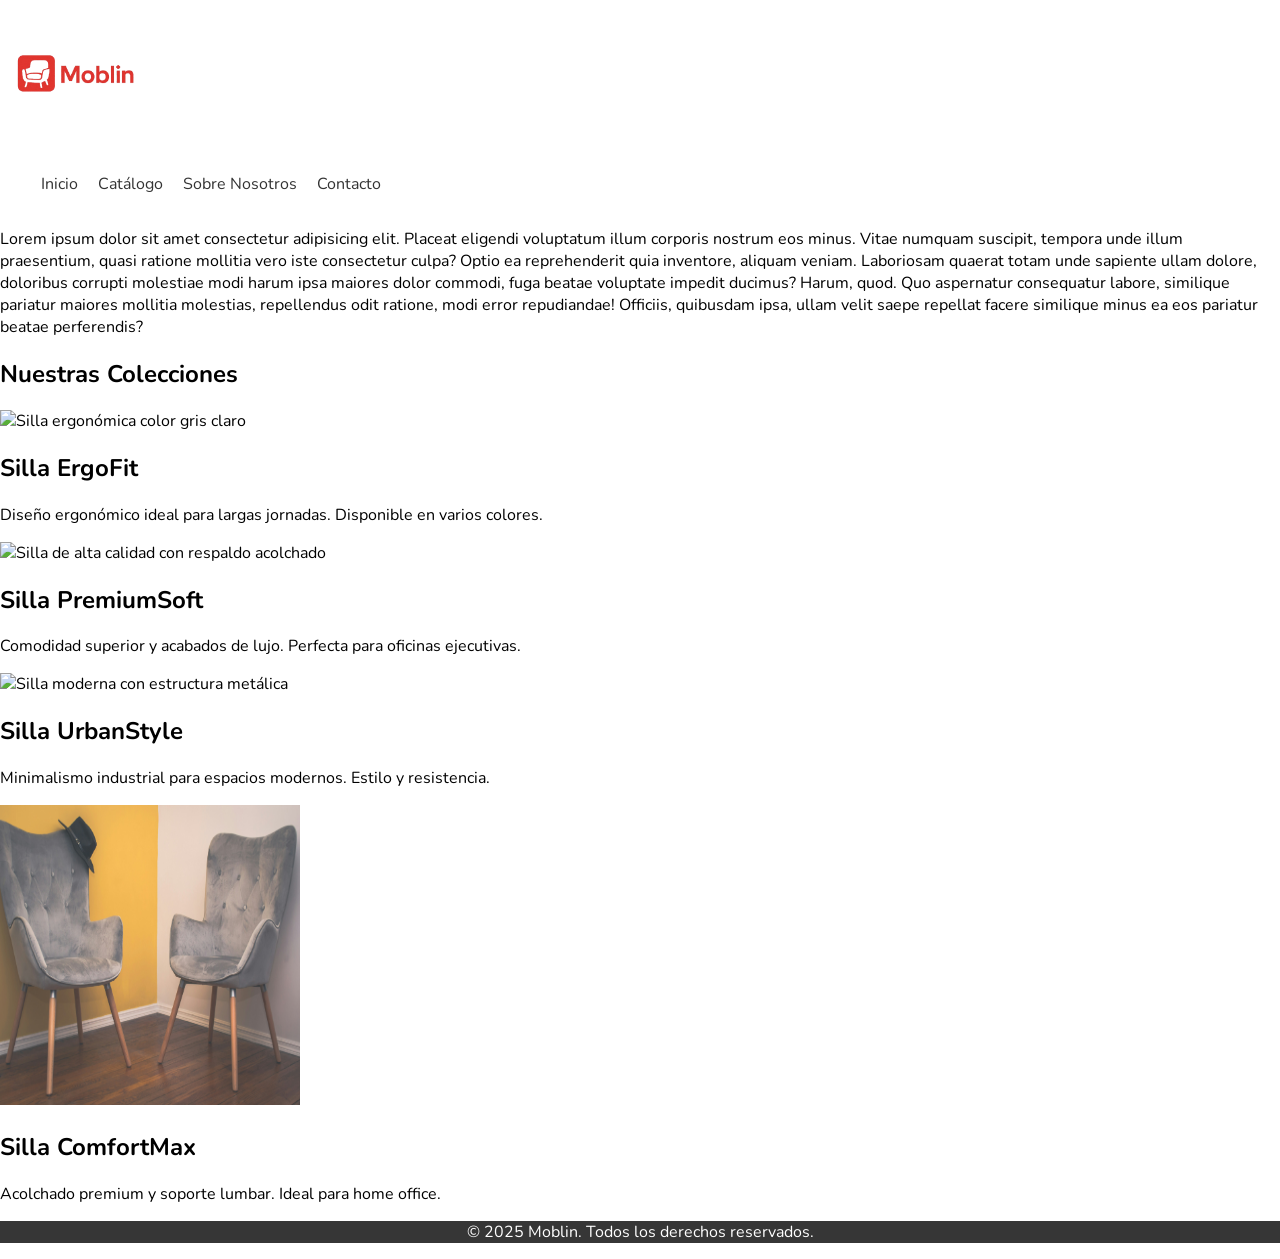
==== pages/catalogo.html @ 8f3e6bf2 "proyecto con bootstrap agregado" ====
<!DOCTYPE html>
<html lang="es">
<head>
  <meta charset="UTF-8" />
  <meta name="viewport" content="width=device-width, initial-scale=1.0" />
  <title>Moblin - Diseño que se siente</title>
  <link rel="stylesheet" href="../styles/styles.css" />
</head>
<body>
  <header>
    <nav>
       <img src="../assets/icon/logo.png" alt="Logo"></img>
      <ul>
        <li><a href="../index.html">Inicio</a></li>
        <li><a href="#">Catálogo</a></li>
        <li><a href="./sobreNosotros.html">Sobre Nosotros</a></li>
        <li><a href="./contacto.html">Contacto</a></li>
      </ul>
    </nav>
  </header>

  <main>
   
    <p>
            Lorem ipsum dolor sit amet consectetur adipisicing elit. Placeat eligendi voluptatum illum corporis nostrum eos minus. Vitae numquam suscipit, tempora unde illum praesentium, quasi ratione mollitia vero iste consectetur culpa?
            Optio ea reprehenderit quia inventore, aliquam veniam. Laboriosam quaerat totam unde sapiente ullam dolore, doloribus corrupti molestiae modi harum ipsa maiores dolor commodi, fuga beatae voluptate impedit ducimus? Harum, quod.
            Quo aspernatur consequatur labore, similique pariatur maiores mollitia molestias, repellendus odit ratione, modi error repudiandae! Officiis, quibusdam ipsa, ullam velit saepe repellat facere similique minus ea eos pariatur beatae perferendis?
    </p>

<section>
  <h1>Nuestras Colecciones</h1>
</section>

<section class="sillas">

  <article class="producto">
    <img src="../assets/img/silla1.jpg" alt="Silla ergonómica color gris claro" />
    <h2>Silla ErgoFit</h2>
    <p>Diseño ergonómico ideal para largas jornadas. Disponible en varios colores.</p>
  </article>

  <article class="producto">
    <img src="../assets/img/silla3.jpg" alt="Silla de alta calidad con respaldo acolchado" />
    <h2>Silla PremiumSoft</h2>
    <p>Comodidad superior y acabados de lujo. Perfecta para oficinas ejecutivas.</p>
  </article>

  <article class="producto">
    <img src="../assets/img/silla4.jpg" alt="Silla moderna con estructura metálica" />
    <h2>Silla UrbanStyle</h2>
    <p>Minimalismo industrial para espacios modernos. Estilo y resistencia.</p>
  </article>

  <article class="producto">
    <img src="../assets/img/silla5.jpg" alt="Silla acolchada de alta comodidad" />
    <h2>Silla ComfortMax</h2>
    <p>Acolchado premium y soporte lumbar. Ideal para home office.</p>
  </article>

</section>

  </main>

  <footer>
    <p>&copy; 2025 Moblin. Todos los derechos reservados.</p>
  </footer>
</body>
</html>
---- styles/styles.css ----
/* Fuente Nunito */

@import url('https://fonts.googleapis.com/css2?family=Nunito:ital,wght@0,200..1000;1,200..1000&display=swap');


/* Estilo general */
body {
  font-family: "Nunito", sans-serif;
  margin: 0;
  padding: 0;

}

/* Navegación */
nav {
  background-color: #ffffff;
  padding: 1px;
}

nav h1 {
  color: #d10000;
}

nav ul {
  list-style: none;

}

nav li {
  display: inline;
  margin-right: 1em;
}

nav a {
  text-decoration: none;
  color: #333;
}

nav img {
  width: 150px;
  height: 150px;
}

.producto img {
  width: 300px;
  height: 300px;
}

/* Sección producto */
.producto-destacado {
  display: block;
  background-color: #fff;

}

.producto-destacado img {
  width: 100%;
  max-width: 400px;
  height: auto;
}

.producto-destacado .oferta {
  color: red;
  font-weight: bold;
}



.boton {
  background-color: #d10000;
  color: white;
  text-decoration: none;

}

/* Aside */
.beneficios {
  background-color: #fff;

}



/* Footer */
footer {
  text-align: center;
  background: rgba(4, 4, 4, .8);
  color: #fff;
}
p{

}
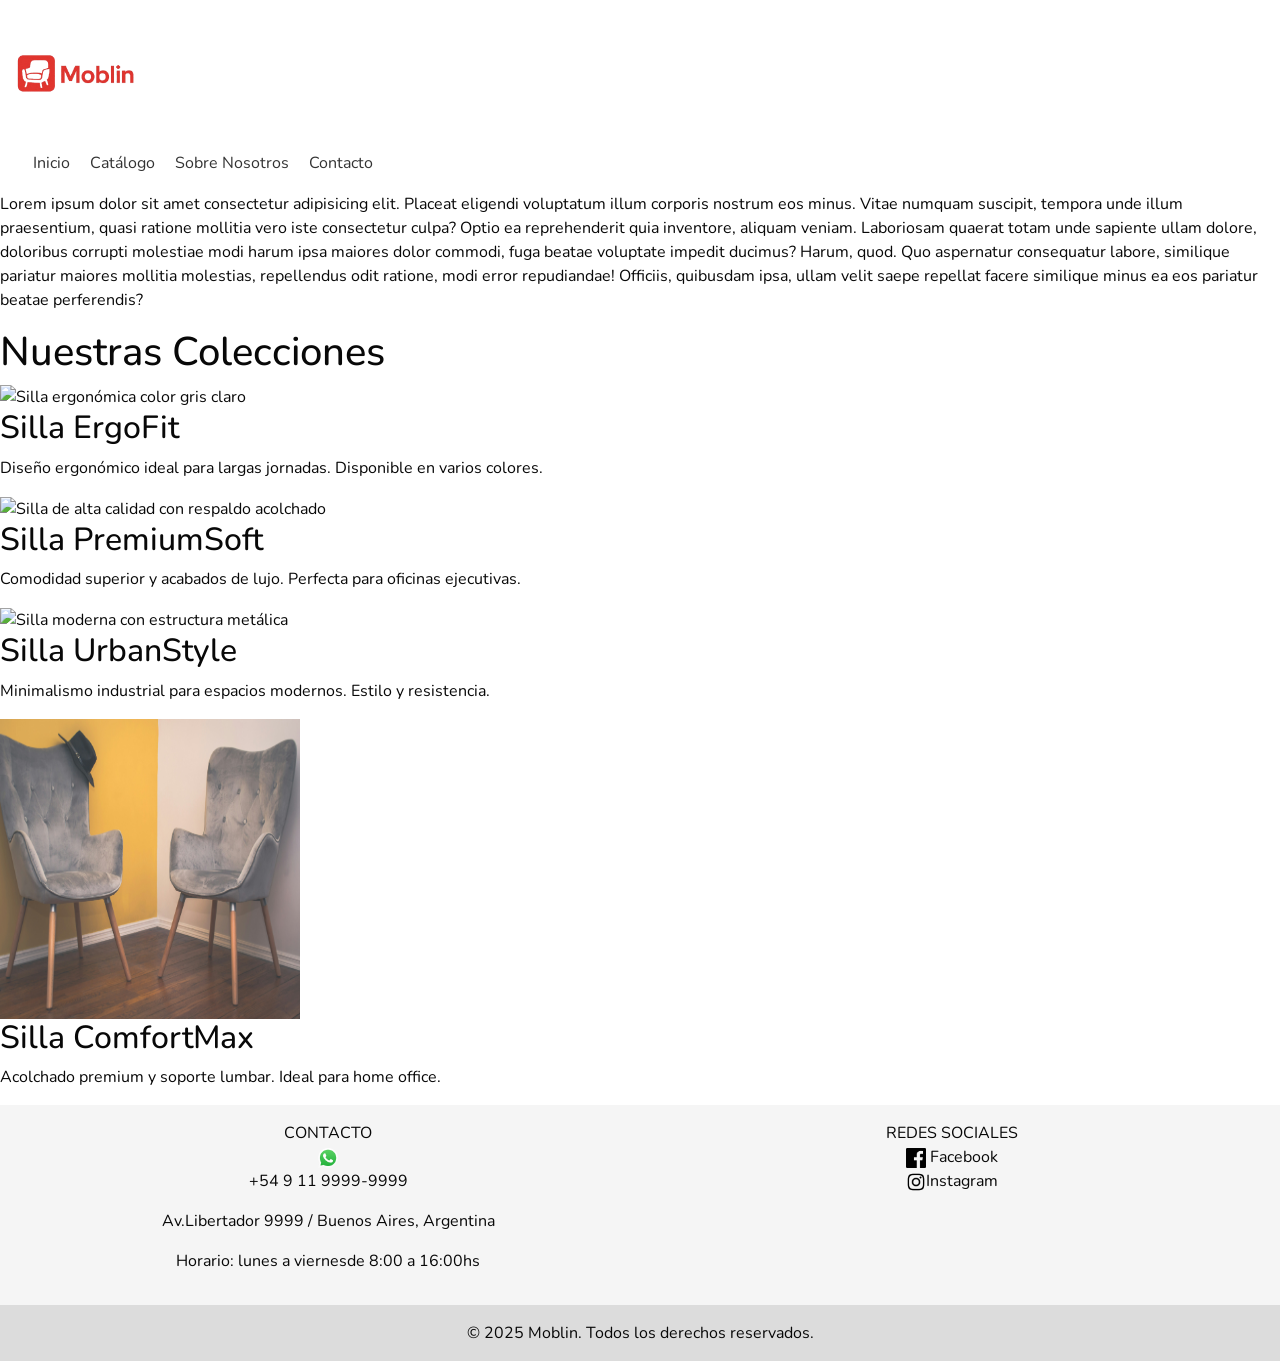
==== commit cf1a9c0d: "proyecto con bootstrap" ====
--- a/pages/catalogo.html
+++ b/pages/catalogo.html
@@ -1,16 +1,19 @@
-
 <!DOCTYPE html>
 <html lang="es">
+
 <head>
   <meta charset="UTF-8" />
   <meta name="viewport" content="width=device-width, initial-scale=1.0" />
   <title>Moblin - Diseño que se siente</title>
+  <link href="https://cdn.jsdelivr.net/npm/bootstrap@5.3.7/dist/css/bootstrap.min.css" rel="stylesheet"
+    integrity="sha384-LN+7fdVzj6u52u30Kp6M/trliBMCMKTyK833zpbD+pXdCLuTusPj697FH4R/5mcr" crossorigin="anonymous">
   <link rel="stylesheet" href="../styles/styles.css" />
 </head>
+
 <body>
   <header>
     <nav>
-       <img src="../assets/icon/logo.png" alt="Logo"></img>
+      <img src="../assets/icon/logo.png" alt="Logo"></img>
       <ul>
         <li><a href="../index.html">Inicio</a></li>
         <li><a href="#">Catálogo</a></li>
@@ -21,49 +24,85 @@
   </header>
 
   <main>
-   
+
     <p>
-            Lorem ipsum dolor sit amet consectetur adipisicing elit. Placeat eligendi voluptatum illum corporis nostrum eos minus. Vitae numquam suscipit, tempora unde illum praesentium, quasi ratione mollitia vero iste consectetur culpa?
-            Optio ea reprehenderit quia inventore, aliquam veniam. Laboriosam quaerat totam unde sapiente ullam dolore, doloribus corrupti molestiae modi harum ipsa maiores dolor commodi, fuga beatae voluptate impedit ducimus? Harum, quod.
-            Quo aspernatur consequatur labore, similique pariatur maiores mollitia molestias, repellendus odit ratione, modi error repudiandae! Officiis, quibusdam ipsa, ullam velit saepe repellat facere similique minus ea eos pariatur beatae perferendis?
+      Lorem ipsum dolor sit amet consectetur adipisicing elit. Placeat eligendi voluptatum illum corporis nostrum eos
+      minus. Vitae numquam suscipit, tempora unde illum praesentium, quasi ratione mollitia vero iste consectetur culpa?
+      Optio ea reprehenderit quia inventore, aliquam veniam. Laboriosam quaerat totam unde sapiente ullam dolore,
+      doloribus corrupti molestiae modi harum ipsa maiores dolor commodi, fuga beatae voluptate impedit ducimus? Harum,
+      quod.
+      Quo aspernatur consequatur labore, similique pariatur maiores mollitia molestias, repellendus odit ratione, modi
+      error repudiandae! Officiis, quibusdam ipsa, ullam velit saepe repellat facere similique minus ea eos pariatur
+      beatae perferendis?
     </p>
 
-<section>
-  <h1>Nuestras Colecciones</h1>
-</section>
+    <section>
+      <h1>Nuestras Colecciones</h1>
+    </section>
 
-<section class="sillas">
+    <section class="sillas">
 
-  <article class="producto">
-    <img src="../assets/img/silla1.jpg" alt="Silla ergonómica color gris claro" />
-    <h2>Silla ErgoFit</h2>
-    <p>Diseño ergonómico ideal para largas jornadas. Disponible en varios colores.</p>
-  </article>
+      <article class="producto">
+        <img src="../assets/img/silla1.jpg" alt="Silla ergonómica color gris claro" />
+        <h2>Silla ErgoFit</h2>
+        <p>Diseño ergonómico ideal para largas jornadas. Disponible en varios colores.</p>
+      </article>
 
-  <article class="producto">
-    <img src="../assets/img/silla3.jpg" alt="Silla de alta calidad con respaldo acolchado" />
-    <h2>Silla PremiumSoft</h2>
-    <p>Comodidad superior y acabados de lujo. Perfecta para oficinas ejecutivas.</p>
-  </article>
+      <article class="producto">
+        <img src="../assets/img/silla3.jpg" alt="Silla de alta calidad con respaldo acolchado" />
+        <h2>Silla PremiumSoft</h2>
+        <p>Comodidad superior y acabados de lujo. Perfecta para oficinas ejecutivas.</p>
+      </article>
 
-  <article class="producto">
-    <img src="../assets/img/silla4.jpg" alt="Silla moderna con estructura metálica" />
-    <h2>Silla UrbanStyle</h2>
-    <p>Minimalismo industrial para espacios modernos. Estilo y resistencia.</p>
-  </article>
+      <article class="producto">
+        <img src="../assets/img/silla4.jpg" alt="Silla moderna con estructura metálica" />
+        <h2>Silla UrbanStyle</h2>
+        <p>Minimalismo industrial para espacios modernos. Estilo y resistencia.</p>
+      </article>
 
-  <article class="producto">
-    <img src="../assets/img/silla5.jpg" alt="Silla acolchada de alta comodidad" />
-    <h2>Silla ComfortMax</h2>
-    <p>Acolchado premium y soporte lumbar. Ideal para home office.</p>
-  </article>
+      <article class="producto">
+        <img src="../assets/img/silla5.jpg" alt="Silla acolchada de alta comodidad" />
+        <h2>Silla ComfortMax</h2>
+        <p>Acolchado premium y soporte lumbar. Ideal para home office.</p>
+      </article>
 
-</section>
+    </section>
 
   </main>
 
-  <footer>
-    <p>&copy; 2025 Moblin. Todos los derechos reservados.</p>
+  <footer class="footer">
+    <div class="footer-contacto d-flex">
+      <div class="d-flex col flex-column social-icons">
+        <span class="">CONTACTO</span>
+        <a href="#" target="_blank">
+          <img src="../assets/icon/whatsapp-icon.png" alt="whatsapp">
+          <p>+54 9 11 9999-9999 </p>
+        </a>
+        <p>Av.Libertador 9999 / Buenos Aires, Argentina</p>
+        <p>Horario: lunes a viernesde 8:00 a 16:00hs</p>
+      </div>
+
+      <div class="d-flex col">
+        <div class="d-flex col flex-column social-icons">
+          <span>REDES SOCIALES</span>
+          <a href="https://www.facebook.com/" target="_blank">
+            <img src="../assets/icon/facebook.png" alt="Facebook"> Facebook
+          </a>
+          <a href="https://www.instagram.com/" target="_blank">
+            <img src="../assets/icon/instagram.png" alt="Instagram">Instagram
+          </a>
+        </div>
+      </div>
+    </div>
+    <div class="footer-2">
+      <p class="p-0 m-0">&copy; 2025 Moblin. Todos los derechos reservados.</p>
+    </div>
+
   </footer>
+  <!-- BOOTSTRAP JS -->
+  <script src="https://cdn.jsdelivr.net/npm/bootstrap@5.3.7/dist/js/bootstrap.bundle.min.js"
+    integrity="sha384-ndDqU0Gzau9qJ1lfW4pNLlhNTkCfHzAVBReH9diLvGRem5+R9g2FzA8ZGN954O5Q"
+    crossorigin="anonymous"></script>
 </body>
-</html>
+
+</html>
--- a/styles/styles.css
+++ b/styles/styles.css
@@ -8,6 +8,7 @@
   font-family: "Nunito", sans-serif;
   margin: 0;
   padding: 0;
+  color: #080808;
 
 }
 
@@ -84,9 +85,37 @@
 /* Footer */
 footer {
   text-align: center;
-  background: rgba(4, 4, 4, .8);
-  color: #fff;
+  background: #f5f5f5;
+  color: #080808;
 }
-p{
-
+.footer-contacto {
+  padding: 16px;
+}
+.social-icons img {
+  width: 20px;
+  height: 20px;
+}
+.footer-2 {
+  background-color: #0000001A;
+  padding: 16px;
+}
+.footer a {
+  text-decoration: none;
+   color: #080808;
+}
+.main-producto {
+background-color: #f1f1f1;
+}
+.form-section{
+  margin-bottom: 20px;
+}
+.form-section .btn-submit {
+      background-color: #333;
+      color: white;
+      padding: 10px 30px;
+      border: none;
+    }
+.whatsapp {
+  height: 20px;
+  width: 20px;
 }
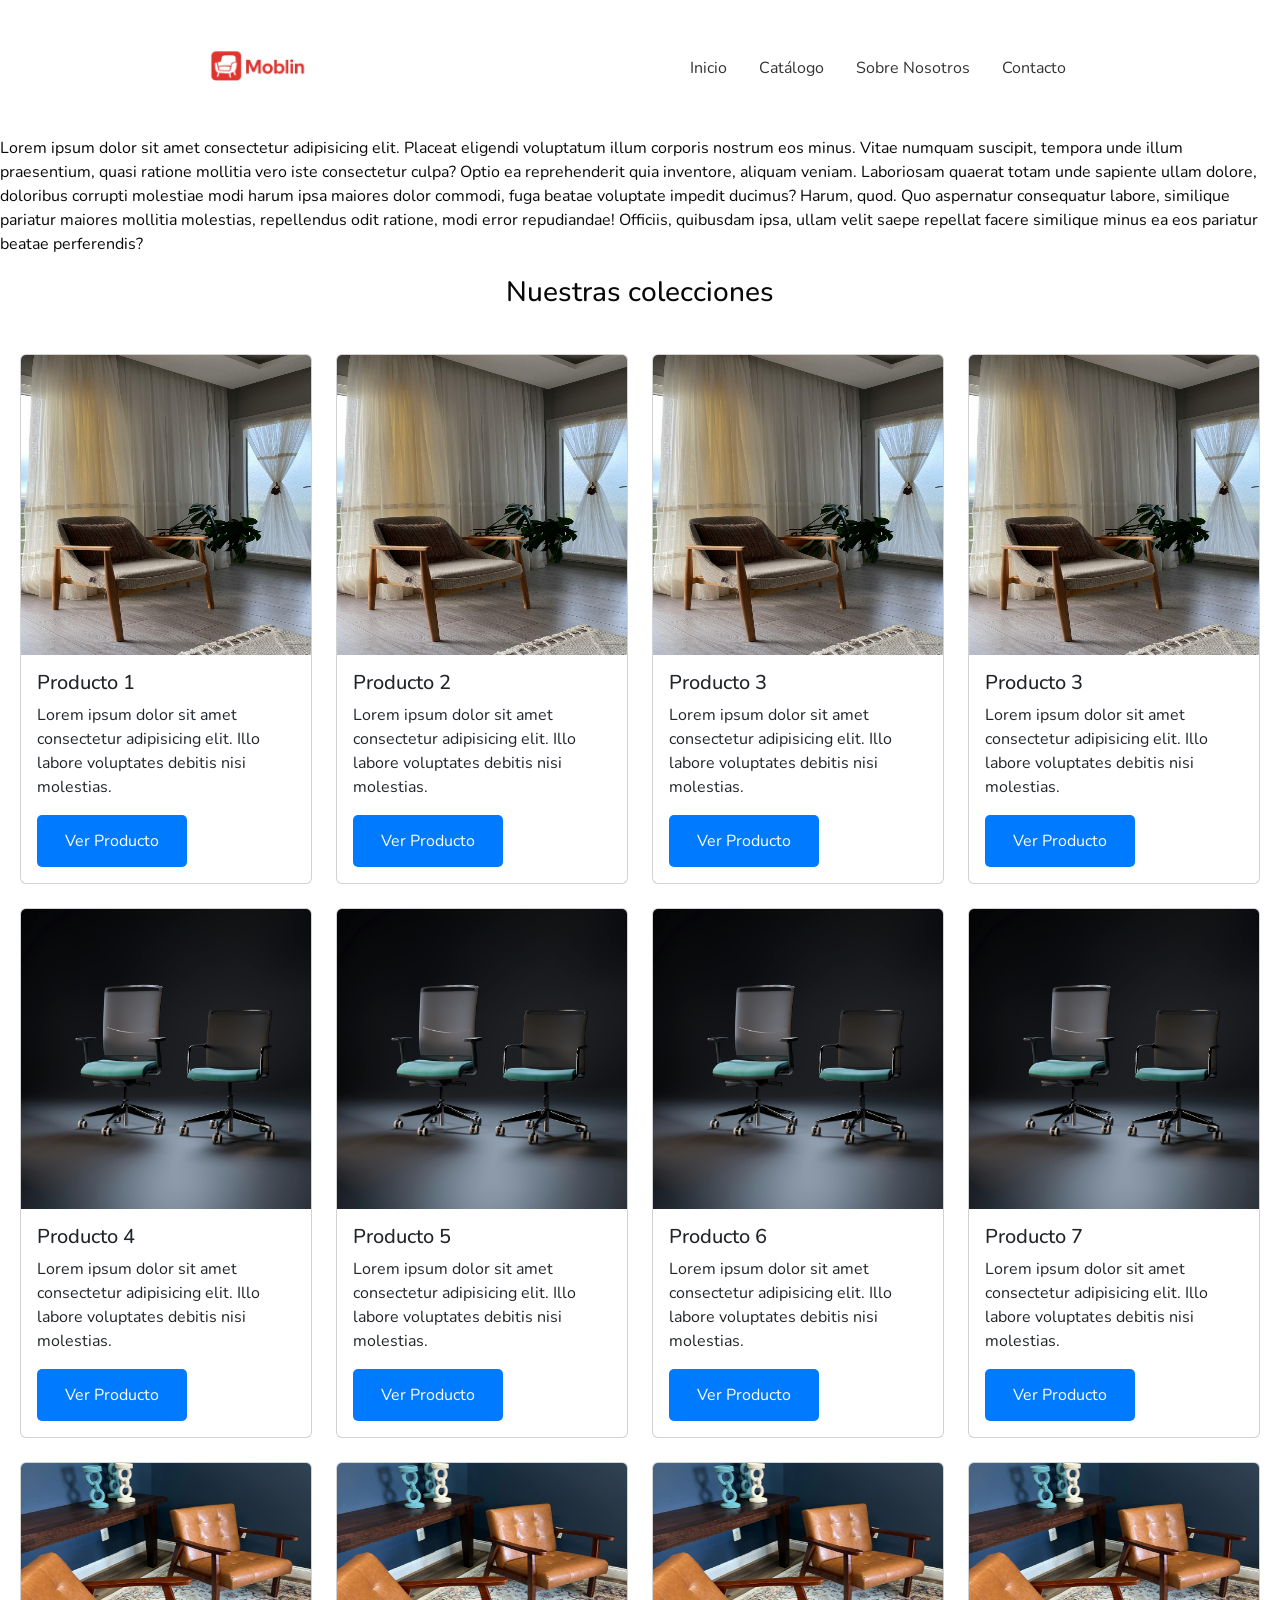
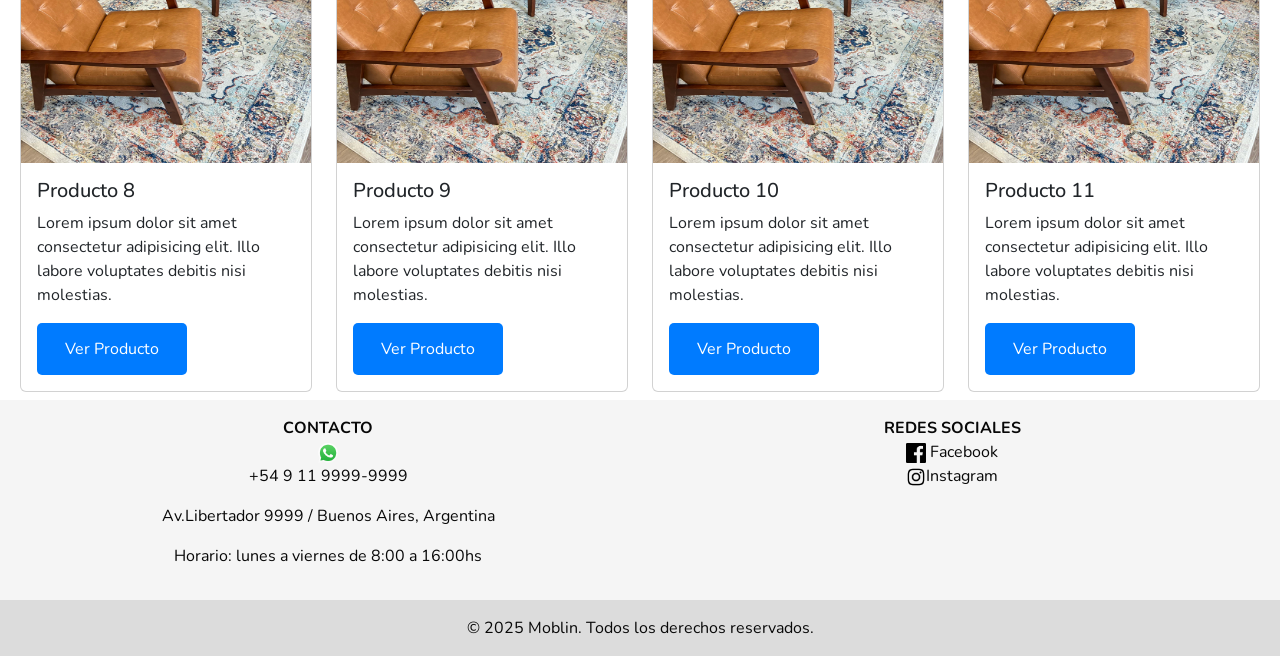
==== commit 57634dc3: "se agregaron cards nav y footer con bootstrap" ====
--- a/pages/catalogo.html
+++ b/pages/catalogo.html
@@ -12,14 +12,23 @@
 
 <body>
   <header>
-    <nav>
-      <img src="../assets/icon/logo.png" alt="Logo"></img>
-      <ul>
-        <li><a href="../index.html">Inicio</a></li>
-        <li><a href="#">Catálogo</a></li>
-        <li><a href="./sobreNosotros.html">Sobre Nosotros</a></li>
-        <li><a href="./contacto.html">Contacto</a></li>
-      </ul>
+    <nav class="navbar navbar-expand-md">
+      <div class="container-fluid navbar-menu">
+        <button type="button" class="navbar-toggler" data-bs-toggle="collapse" data-bs-target="#menu">
+          <img class="menu" src="../assets/icon/menu.png" alt="menu-hamburguesa">
+        </button>
+        <div id="menu" class="collapse navbar-collapse justify-content-around">
+          <a class="" href="index.html">
+            <img src="../assets/icon/logo.png " alt="Logo" class="logo"></img>
+          </a>
+          <ul class="navbar-nav gap-3">
+            <li class="nav-item"><a href="../index.html">Inicio</a></li>
+            <li class="nav-item"><a href="#">Catálogo</a></li>
+            <li class="nav-item"><a href="../pages/sobreNosotros.html">Sobre Nosotros</a></li>
+            <li class="nav-item"><a href="../pages/contacto.html">Contacto</a></li>
+          </ul>
+        </div>
+      </div>
     </nav>
   </header>
 
@@ -36,55 +45,164 @@
       beatae perferendis?
     </p>
 
-    <section>
-      <h1>Nuestras Colecciones</h1>
+    <section class="producto-destacado">
+      <h3 class="d-flex justify-content-center">Nuestras colecciones</h3>
+      <div class="row row-cols-1 row-cols-md-4 g-4 m-2">
+        <div class="col">
+          <div class="card h-100">
+            <img src="../assets/img/modelo-1.jpg" class="card-img-top"
+              alt="Hollywood Sign on The Hill" />
+            <div class="card-body">
+              <h5 class="card-title">Producto 1</h5>
+              <p class="card-text">Lorem ipsum dolor sit amet consectetur adipisicing elit. Illo labore voluptates
+                debitis nisi molestias.</p>
+              <a href="#" class="btn">Ver Producto</a>
+            </div>
+          </div>
+        </div>
+        <div class="col">
+          <div class="card h-100">
+            <img src="../assets/img/modelo-1.jpg" class="card-img-top"
+              alt="Palm Springs Road" />
+            <div class="card-body">
+              <h5 class="card-title">Producto 2</h5>
+              <p class="card-text">Lorem ipsum dolor sit amet consectetur adipisicing elit. Illo labore voluptates
+                debitis nisi molestias.</p>
+              <a href="#" class="btn">Ver Producto</a>
+            </div>
+          </div>
+        </div>
+        <div class="col">
+          <div class="card h-100">
+            <img src="../assets/img/modelo-1.jpg" class="card-img-top"
+              alt="Los Angeles Skyscrapers" />
+            <div class="card-body">
+              <h5 class="card-title">Producto 3</h5>
+              <p class="card-text">Lorem ipsum dolor sit amet consectetur adipisicing elit. Illo labore voluptates
+                debitis nisi molestias.</p>
+              <a href="#" class="btn">Ver Producto</a>
+            </div>
+          </div>
+        </div>
+        <div class="col">
+          <div class="card h-100">
+            <img src="../assets/img/modelo-1.jpg" class="card-img-top" alt="Skyscrapers" />
+            <div class="card-body">
+              <h5 class="card-title">Producto 3</h5>
+              <p class="card-text">Lorem ipsum dolor sit amet consectetur adipisicing elit. Illo labore voluptates
+                debitis nisi molestias.</p>
+              <a href="#" class="btn">Ver Producto</a>
+            </div>
+          </div>
+        </div>
+        <div class="col">
+          <div class="card h-100">
+            <img src="../assets/img/modelo-2.jpg" class="card-img-top" alt="Skyscrapers" />
+            <div class="card-body">
+              <h5 class="card-title">Producto 4</h5>
+              <p class="card-text">Lorem ipsum dolor sit amet consectetur adipisicing elit. Illo labore voluptates
+                debitis nisi molestias.</p>
+              <a href="#" class="btn">Ver Producto</a>
+            </div>
+          </div>
+        </div>
+        <div class="col">
+          <div class="card h-100">
+            <img src="../assets/img/modelo-2.jpg" class="card-img-top" alt="Skyscrapers" />
+            <div class="card-body">
+              <h5 class="card-title">Producto 5</h5>
+              <p class="card-text">Lorem ipsum dolor sit amet consectetur adipisicing elit. Illo labore voluptates
+                debitis nisi molestias.</p>
+              <a href="#" class="btn">Ver Producto</a>
+            </div>
+          </div>
+        </div>
+        <div class="col">
+          <div class="card h-100">
+            <img src="../assets/img/modelo-2.jpg" class="card-img-top" alt="Skyscrapers" />
+            <div class="card-body">
+              <h5 class="card-title">Producto 6</h5>
+              <p class="card-text">Lorem ipsum dolor sit amet consectetur adipisicing elit. Illo labore voluptates
+                debitis nisi molestias.</p>
+              <a href="#" class="btn">Ver Producto</a>
+            </div>
+          </div>
+        </div>
+        <div class="col">
+          <div class="card h-100">
+            <img src="../assets/img/modelo-2.jpg" class="card-img-top" alt="Skyscrapers" />
+            <div class="card-body">
+              <h5 class="card-title">Producto 7</h5>
+              <p class="card-text">Lorem ipsum dolor sit amet consectetur adipisicing elit. Illo labore voluptates
+                debitis nisi molestias.</p>
+              <a href="#" class="btn">Ver Producto</a>
+            </div>
+          </div>
+        </div>
+        <div class="col">
+          <div class="card h-100">
+            <img src="../assets/img/modelo-3.jpg" class="card-img-top" alt="Skyscrapers" />
+            <div class="card-body">
+              <h5 class="card-title">Producto 8</h5>
+              <p class="card-text">Lorem ipsum dolor sit amet consectetur adipisicing elit. Illo labore voluptates
+                debitis nisi molestias.</p>
+              <a href="#" class="btn">Ver Producto</a>
+            </div>
+          </div>
+        </div>
+        <div class="col">
+          <div class="card h-100">
+            <img src="../assets/img/modelo-3.jpg" class="card-img-top" alt="Skyscrapers" />
+            <div class="card-body">
+              <h5 class="card-title">Producto 9</h5>
+              <p class="card-text">Lorem ipsum dolor sit amet consectetur adipisicing elit. Illo labore voluptates
+                debitis nisi molestias.</p>
+              <a href="#" class="btn">Ver Producto</a>
+            </div>
+          </div>
+        </div>
+        <div class="col">
+          <div class="card h-100">
+            <img src="../assets/img/modelo-3.jpg" class="card-img-top" alt="Skyscrapers" />
+            <div class="card-body">
+              <h5 class="card-title">Producto 10</h5>
+              <p class="card-text">Lorem ipsum dolor sit amet consectetur adipisicing elit. Illo labore voluptates
+                debitis nisi molestias.</p>
+              <a href="#" class="btn">Ver Producto</a>
+            </div>
+          </div>
+        </div>
+        <div class="col">
+          <div class="card h-100">
+            <img src="../assets/img/modelo-3.jpg" class="card-img-top" alt="Skyscrapers" />
+            <div class="card-body">
+              <h5 class="card-title">Producto 11</h5>
+              <p class="card-text">Lorem ipsum dolor sit amet consectetur adipisicing elit. Illo labore voluptates
+                debitis nisi molestias.</p>
+              <a href="#" class="btn">Ver Producto</a>
+            </div>
+          </div>
+        </div>
+      </div>
     </section>
-
-    <section class="sillas">
-
-      <article class="producto">
-        <img src="../assets/img/silla1.jpg" alt="Silla ergonómica color gris claro" />
-        <h2>Silla ErgoFit</h2>
-        <p>Diseño ergonómico ideal para largas jornadas. Disponible en varios colores.</p>
-      </article>
-
-      <article class="producto">
-        <img src="../assets/img/silla3.jpg" alt="Silla de alta calidad con respaldo acolchado" />
-        <h2>Silla PremiumSoft</h2>
-        <p>Comodidad superior y acabados de lujo. Perfecta para oficinas ejecutivas.</p>
-      </article>
-
-      <article class="producto">
-        <img src="../assets/img/silla4.jpg" alt="Silla moderna con estructura metálica" />
-        <h2>Silla UrbanStyle</h2>
-        <p>Minimalismo industrial para espacios modernos. Estilo y resistencia.</p>
-      </article>
-
-      <article class="producto">
-        <img src="../assets/img/silla5.jpg" alt="Silla acolchada de alta comodidad" />
-        <h2>Silla ComfortMax</h2>
-        <p>Acolchado premium y soporte lumbar. Ideal para home office.</p>
-      </article>
-
-    </section>
-
   </main>
 
+  
+  <!-- Footer -->
   <footer class="footer">
     <div class="footer-contacto d-flex">
       <div class="d-flex col flex-column social-icons">
-        <span class="">CONTACTO</span>
+        <strong>CONTACTO</strong>
         <a href="#" target="_blank">
           <img src="../assets/icon/whatsapp-icon.png" alt="whatsapp">
           <p>+54 9 11 9999-9999 </p>
         </a>
         <p>Av.Libertador 9999 / Buenos Aires, Argentina</p>
-        <p>Horario: lunes a viernesde 8:00 a 16:00hs</p>
-      </div>
-
+        <p>Horario: lunes a viernes de 8:00 a 16:00hs</p>
+      </div>
       <div class="d-flex col">
         <div class="d-flex col flex-column social-icons">
-          <span>REDES SOCIALES</span>
+          <strong>REDES SOCIALES</strong>
           <a href="https://www.facebook.com/" target="_blank">
             <img src="../assets/icon/facebook.png" alt="Facebook"> Facebook
           </a>
@@ -97,8 +215,8 @@
     <div class="footer-2">
       <p class="p-0 m-0">&copy; 2025 Moblin. Todos los derechos reservados.</p>
     </div>
-
   </footer>
+
   <!-- BOOTSTRAP JS -->
   <script src="https://cdn.jsdelivr.net/npm/bootstrap@5.3.7/dist/js/bootstrap.bundle.min.js"
     integrity="sha384-ndDqU0Gzau9qJ1lfW4pNLlhNTkCfHzAVBReH9diLvGRem5+R9g2FzA8ZGN954O5Q"
--- a/styles/styles.css
+++ b/styles/styles.css
@@ -2,6 +2,10 @@
 
 @import url('https://fonts.googleapis.com/css2?family=Nunito:ital,wght@0,200..1000;1,200..1000&display=swap');
 
+*{
+  margin: 0;
+  padding: 0;
+}
 
 /* Estilo general */
 body {
@@ -37,10 +41,18 @@
   color: #333;
 }
 
-nav img {
-  width: 150px;
-  height: 150px;
-}
+.logo {
+  width: 120px;
+  height: 120px;
+}
+.menu {
+  height: 40px;
+  width: 40px;
+}
+
+/* .card img {
+  height: 350px;
+} */
 
 .producto img {
   width: 300px;
@@ -53,10 +65,13 @@
   background-color: #fff;
 
 }
+.producto-destacado h3{
+  margin: 20px 0 20px 0
+}
 
 .producto-destacado img {
-  width: 100%;
-  max-width: 400px;
+ width: 100%;
+
   height: auto;
 }
 
@@ -73,12 +88,37 @@
   text-decoration: none;
 
 }
-
-/* Aside */
+.seccion-testimonios{
+  margin-top: 40px;
+}
+.seccion-testimonios img{
+height: 150px ;
+width: 150px;
+}
+
 .beneficios {
   background-color: #fff;
 
 }
+.btn{
+   border: none;
+  color: white;
+  padding: 14px 28px;
+  cursor: pointer;
+  border-radius: 5px;
+  background-color: #007bff;  
+}
+.btn-contacto {
+  border: none;
+  color: white;
+  padding: 14px 28px;
+  cursor: pointer;
+  border-radius: 5px;
+  background-color: #007bff; 
+
+}
+
+
 
 
 
@@ -105,6 +145,8 @@
 }
 .main-producto {
 background-color: #f1f1f1;
+  height: 500px;
+
 }
 .form-section{
   margin-bottom: 20px;
@@ -118,4 +160,50 @@
 .whatsapp {
   height: 20px;
   width: 20px;
+}
+
+.card img {
+  height: 300px;
+}
+.main-content img {
+  width: 600px;
+  height: 350px;
+}
+
+
+/* Breakpoints Mobile */
+
+@media (width < 768px) {
+  .navbar-menu{
+    flex-direction: column;
+    justify-content: center;
+    align-items: center;
+
+  }
+  .main-section{
+    flex-direction: column;
+    justify-content: center;
+    align-items: center;
+
+  }
+   .footer-contacto{
+    flex-direction: column;
+      justify-content: center;
+   }
+  .main-content{
+    justify-content: center;
+    align-items: center;
+  }
+  .main-section{
+    flex-direction: column;
+    margin: 10px;
+  }
+  .producto-destacado{
+    margin-top: 20px;
+    flex-direction: column;
+    margin: 10px;
+  }
+  .main-content button {
+    margin-bottom: 20px;
+  }
 }
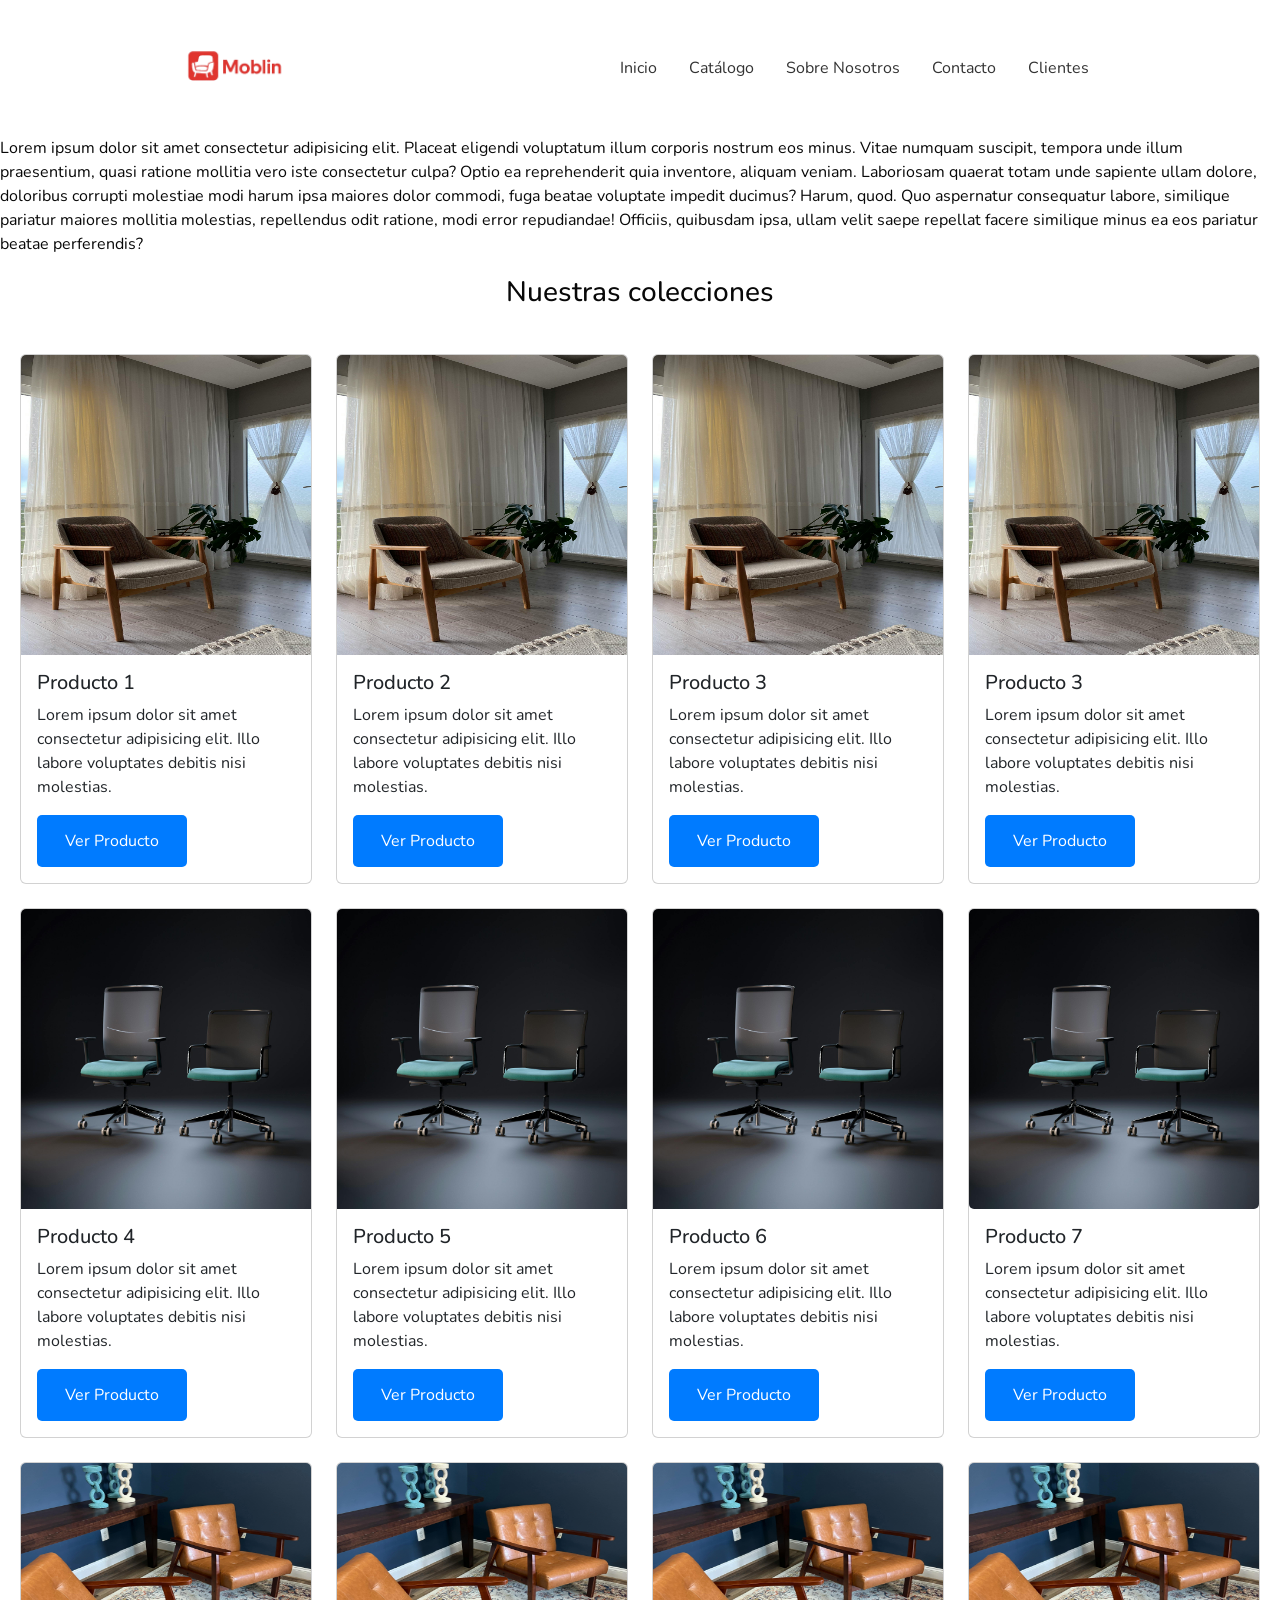
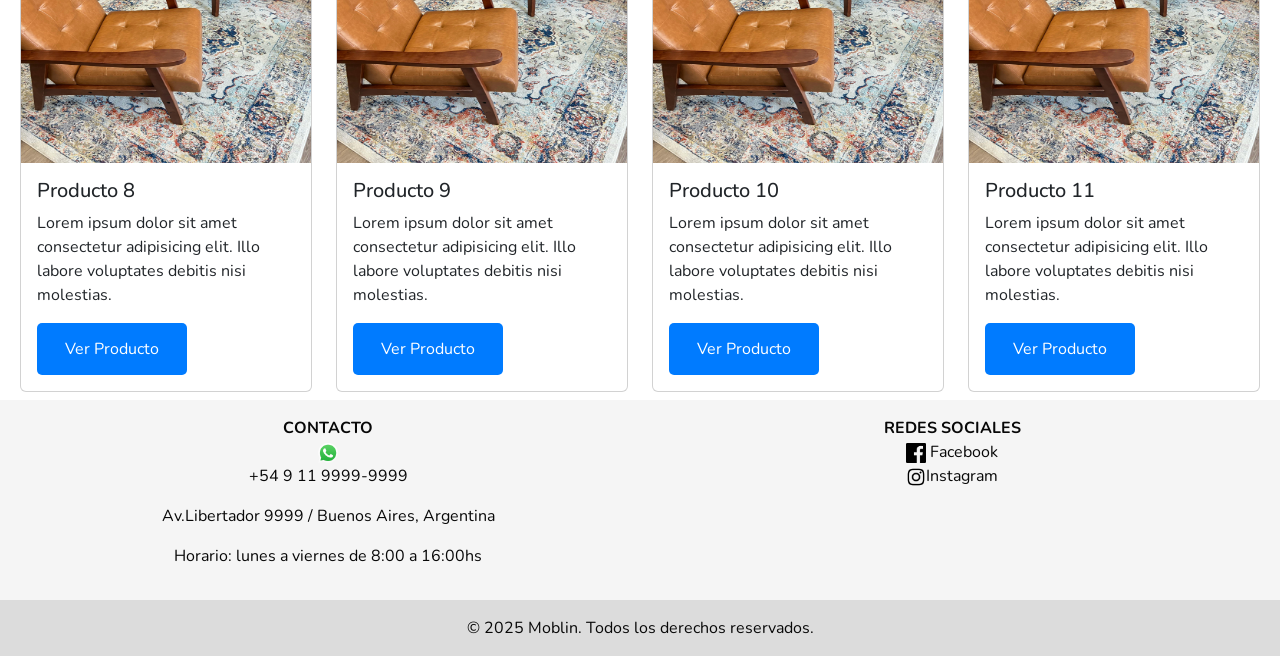
==== commit f67aab56: "se agrega clientes al nav" ====
--- a/pages/catalogo.html
+++ b/pages/catalogo.html
@@ -26,14 +26,13 @@
             <li class="nav-item"><a href="#">Catálogo</a></li>
             <li class="nav-item"><a href="../pages/sobreNosotros.html">Sobre Nosotros</a></li>
             <li class="nav-item"><a href="../pages/contacto.html">Contacto</a></li>
+            <li class="nav-item"><a href="../pages/clientes.html">Clientes</a></li>
           </ul>
         </div>
       </div>
     </nav>
   </header>
-
   <main>
-
     <p>
       Lorem ipsum dolor sit amet consectetur adipisicing elit. Placeat eligendi voluptatum illum corporis nostrum eos
       minus. Vitae numquam suscipit, tempora unde illum praesentium, quasi ratione mollitia vero iste consectetur culpa?
@@ -50,8 +49,7 @@
       <div class="row row-cols-1 row-cols-md-4 g-4 m-2">
         <div class="col">
           <div class="card h-100">
-            <img src="../assets/img/modelo-1.jpg" class="card-img-top"
-              alt="Hollywood Sign on The Hill" />
+            <img src="../assets/img/modelo-1.jpg" class="card-img-top" alt="Hollywood Sign on The Hill" />
             <div class="card-body">
               <h5 class="card-title">Producto 1</h5>
               <p class="card-text">Lorem ipsum dolor sit amet consectetur adipisicing elit. Illo labore voluptates
@@ -62,8 +60,7 @@
         </div>
         <div class="col">
           <div class="card h-100">
-            <img src="../assets/img/modelo-1.jpg" class="card-img-top"
-              alt="Palm Springs Road" />
+            <img src="../assets/img/modelo-1.jpg" class="card-img-top" alt="Palm Springs Road" />
             <div class="card-body">
               <h5 class="card-title">Producto 2</h5>
               <p class="card-text">Lorem ipsum dolor sit amet consectetur adipisicing elit. Illo labore voluptates
@@ -74,8 +71,7 @@
         </div>
         <div class="col">
           <div class="card h-100">
-            <img src="../assets/img/modelo-1.jpg" class="card-img-top"
-              alt="Los Angeles Skyscrapers" />
+            <img src="../assets/img/modelo-1.jpg" class="card-img-top" alt="Los Angeles Skyscrapers" />
             <div class="card-body">
               <h5 class="card-title">Producto 3</h5>
               <p class="card-text">Lorem ipsum dolor sit amet consectetur adipisicing elit. Illo labore voluptates
@@ -130,7 +126,7 @@
         </div>
         <div class="col">
           <div class="card h-100">
-            <img src="../assets/img/modelo-2.jpg" class="card-img-top" alt="Skyscrapers" />
+            <img src="../assets/img/modelo-2.jpg" class="card-img" alt="Skyscrapers" />
             <div class="card-body">
               <h5 class="card-title">Producto 7</h5>
               <p class="card-text">Lorem ipsum dolor sit amet consectetur adipisicing elit. Illo labore voluptates
@@ -187,7 +183,7 @@
     </section>
   </main>
 
-  
+
   <!-- Footer -->
   <footer class="footer">
     <div class="footer-contacto d-flex">
--- a/styles/styles.css
+++ b/styles/styles.css
@@ -2,7 +2,7 @@
 
 @import url('https://fonts.googleapis.com/css2?family=Nunito:ital,wght@0,200..1000;1,200..1000&display=swap');
 
-*{
+* {
   margin: 0;
   padding: 0;
 }
@@ -45,14 +45,11 @@
   width: 120px;
   height: 120px;
 }
+
 .menu {
   height: 40px;
   width: 40px;
 }
-
-/* .card img {
-  height: 350px;
-} */
 
 .producto img {
   width: 300px;
@@ -65,62 +62,61 @@
   background-color: #fff;
 
 }
-.producto-destacado h3{
+
+.producto-destacado h3 {
   margin: 20px 0 20px 0
 }
 
-.producto-destacado img {
- width: 100%;
+/* .producto-destacado img {
+  width: 100%;
 
   height: auto;
-}
+} */
 
 .producto-destacado .oferta {
   color: red;
   font-weight: bold;
 }
 
-
-
 .boton {
   background-color: #d10000;
   color: white;
   text-decoration: none;
 
 }
-.seccion-testimonios{
+
+.seccion-testimonios {
   margin-top: 40px;
 }
-.seccion-testimonios img{
-height: 150px ;
-width: 150px;
+
+.seccion-testimonios img {
+  height: 150px;
+  width: 150px;
 }
 
 .beneficios {
   background-color: #fff;
 
 }
-.btn{
-   border: none;
+
+.btn {
+  border: none;
   color: white;
   padding: 14px 28px;
   cursor: pointer;
   border-radius: 5px;
-  background-color: #007bff;  
-}
+  background-color: #007bff;
+}
+
 .btn-contacto {
   border: none;
   color: white;
   padding: 14px 28px;
   cursor: pointer;
   border-radius: 5px;
-  background-color: #007bff; 
-
-}
-
-
-
-
+  background-color: #007bff;
+
+}
 
 /* Footer */
 footer {
@@ -128,81 +124,99 @@
   background: #f5f5f5;
   color: #080808;
 }
+
 .footer-contacto {
   padding: 16px;
 }
+
 .social-icons img {
   width: 20px;
   height: 20px;
 }
+
 .footer-2 {
   background-color: #0000001A;
   padding: 16px;
 }
+
 .footer a {
   text-decoration: none;
-   color: #080808;
-}
+  color: #080808;
+}
+
 .main-producto {
-background-color: #f1f1f1;
+  background-color: #f1f1f1;
   height: 500px;
 
 }
-.form-section{
+
+.form-section {
   margin-bottom: 20px;
 }
+
 .form-section .btn-submit {
-      background-color: #333;
-      color: white;
-      padding: 10px 30px;
-      border: none;
-    }
+  background-color: #333;
+  color: white;
+  padding: 10px 30px;
+  border: none;
+}
+
 .whatsapp {
   height: 20px;
   width: 20px;
 }
 
-.card img {
+.producto-destacado img{
   height: 300px;
 }
+
 .main-content img {
   width: 600px;
   height: 350px;
 }
+.card-clientes {
+ margin-top: 20px;
+}
 
 
 /* Breakpoints Mobile */
 
 @media (width < 768px) {
-  .navbar-menu{
+  .navbar-menu {
     flex-direction: column;
     justify-content: center;
     align-items: center;
 
   }
-  .main-section{
+
+  .main-section {
     flex-direction: column;
     justify-content: center;
     align-items: center;
 
   }
-   .footer-contacto{
-    flex-direction: column;
-      justify-content: center;
-   }
-  .main-content{
+
+  .footer-contacto {
+    flex-direction: column;
+    justify-content: center;
+  }
+
+  .main-content {
     justify-content: center;
     align-items: center;
   }
-  .main-section{
+
+  .main-section {
     flex-direction: column;
     margin: 10px;
   }
-  .producto-destacado{
+
+  .producto-destacado {
     margin-top: 20px;
     flex-direction: column;
     margin: 10px;
   }
+
   .main-content button {
     margin-bottom: 20px;
   }
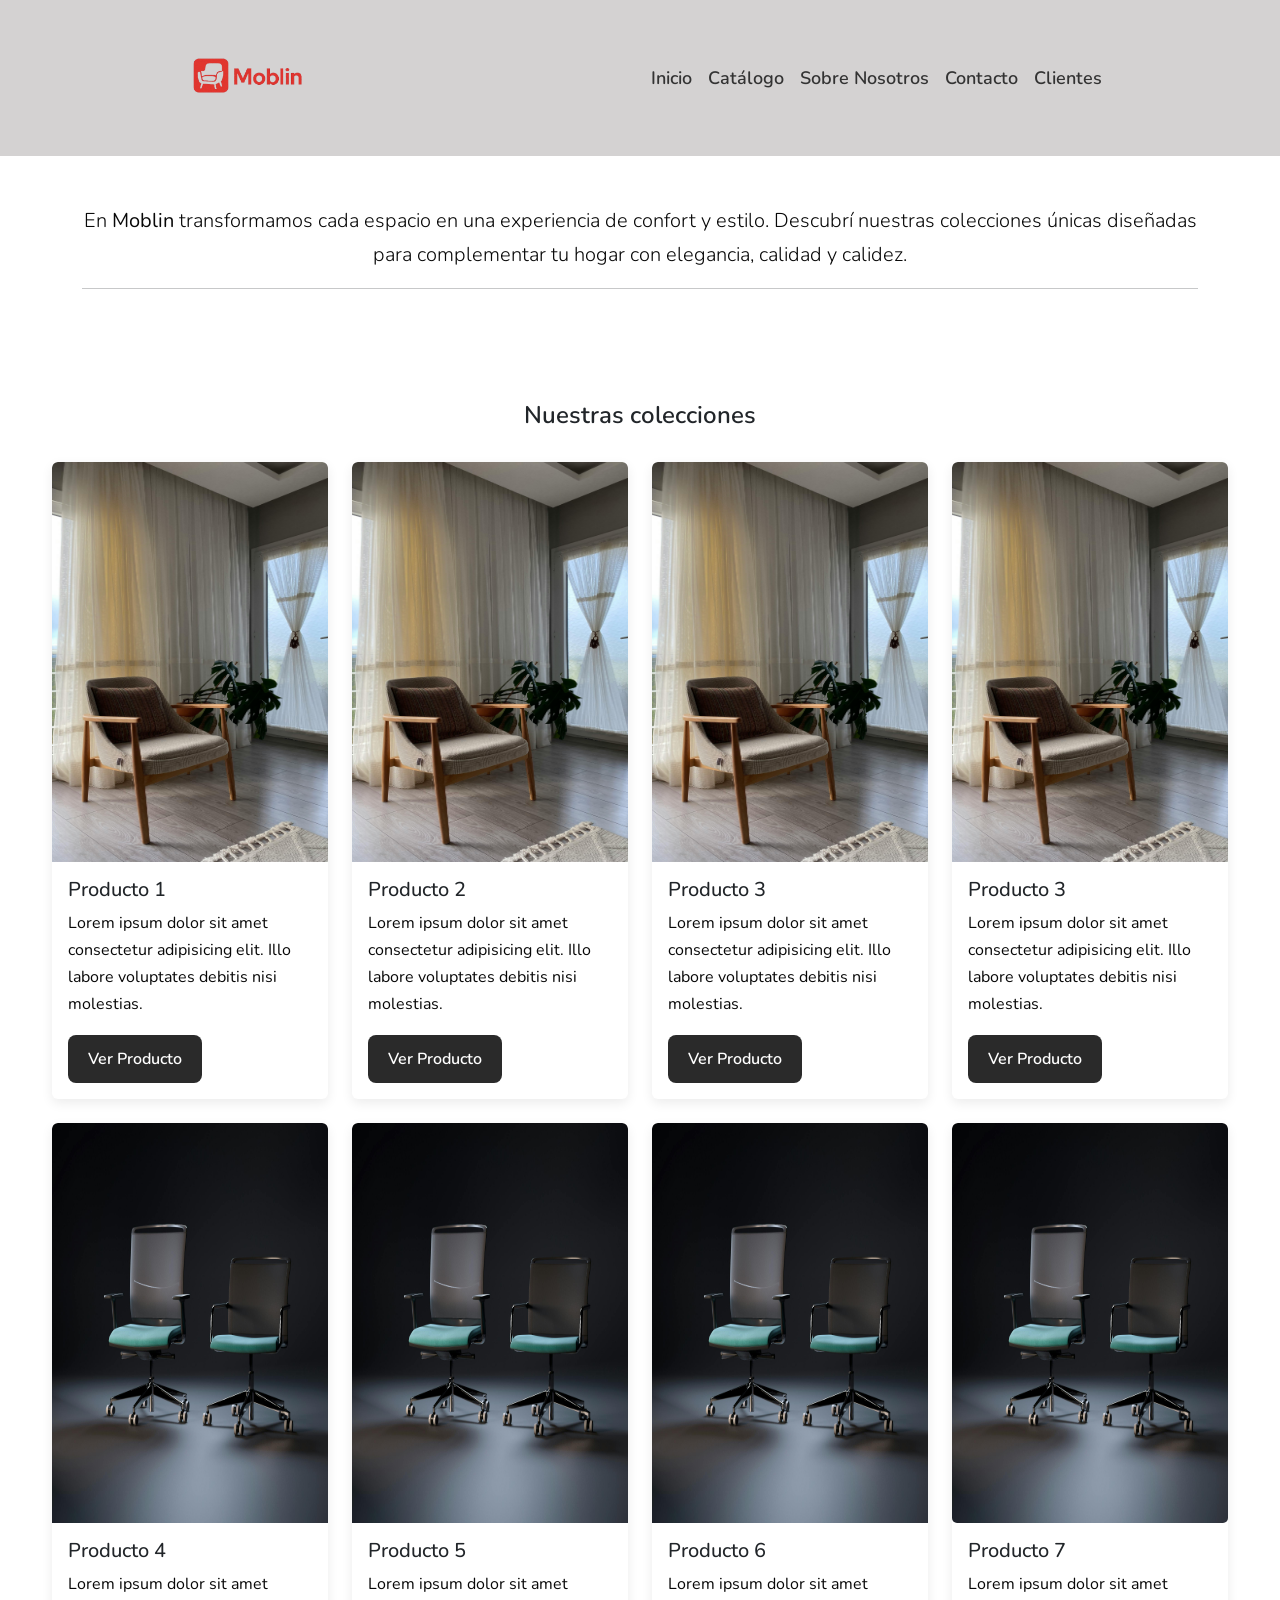
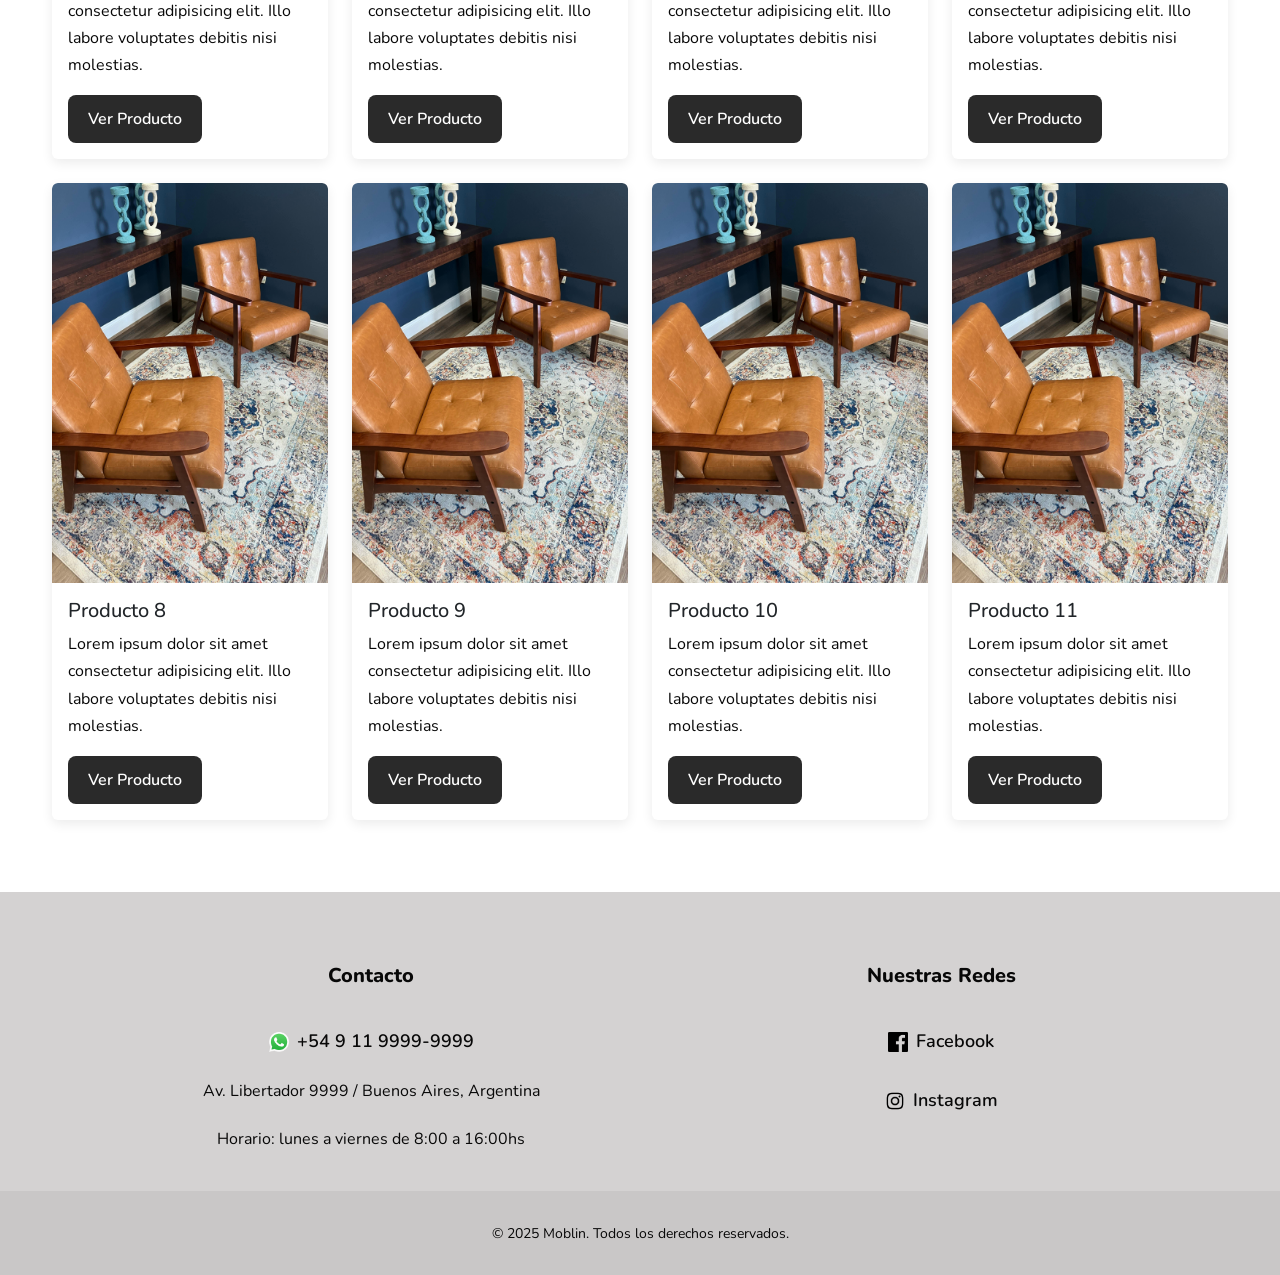
==== commit 4ca51cd4: "se reemplaza estilos con sass" ====
--- a/pages/catalogo.html
+++ b/pages/catalogo.html
@@ -5,9 +5,12 @@
   <meta charset="UTF-8" />
   <meta name="viewport" content="width=device-width, initial-scale=1.0" />
   <title>Moblin - Diseño que se siente</title>
+  <!-- BOOTSTRAP -->
   <link href="https://cdn.jsdelivr.net/npm/bootstrap@5.3.7/dist/css/bootstrap.min.css" rel="stylesheet"
     integrity="sha384-LN+7fdVzj6u52u30Kp6M/trliBMCMKTyK833zpbD+pXdCLuTusPj697FH4R/5mcr" crossorigin="anonymous">
-  <link rel="stylesheet" href="../styles/styles.css" />
+  <!-- ANIMATION AOS -->
+  <link href="https://unpkg.com/aos@2.3.1/dist/aos.css" rel="stylesheet">
+  <link rel="stylesheet" href="../styles/style.css" />
 </head>
 
 <body>
@@ -18,7 +21,7 @@
           <img class="menu" src="../assets/icon/menu.png" alt="menu-hamburguesa">
         </button>
         <div id="menu" class="collapse navbar-collapse justify-content-around">
-          <a class="" href="index.html">
+          <a class="#" href="index.html">
             <img src="../assets/icon/logo.png " alt="Logo" class="logo"></img>
           </a>
           <ul class="navbar-nav gap-3">
@@ -33,16 +36,12 @@
     </nav>
   </header>
   <main>
-    <p>
-      Lorem ipsum dolor sit amet consectetur adipisicing elit. Placeat eligendi voluptatum illum corporis nostrum eos
-      minus. Vitae numquam suscipit, tempora unde illum praesentium, quasi ratione mollitia vero iste consectetur culpa?
-      Optio ea reprehenderit quia inventore, aliquam veniam. Laboriosam quaerat totam unde sapiente ullam dolore,
-      doloribus corrupti molestiae modi harum ipsa maiores dolor commodi, fuga beatae voluptate impedit ducimus? Harum,
-      quod.
-      Quo aspernatur consequatur labore, similique pariatur maiores mollitia molestias, repellendus odit ratione, modi
-      error repudiandae! Officiis, quibusdam ipsa, ullam velit saepe repellat facere similique minus ea eos pariatur
-      beatae perferendis?
-    </p>
+<section class="descripcion-principal text-center container my-5">
+  <p class="lead">
+    En <strong>Moblin</strong> transformamos cada espacio en una experiencia de confort y estilo. Descubrí nuestras colecciones únicas diseñadas para complementar tu hogar con elegancia, calidad y calidez.
+  </p>
+  <hr>
+</section>
 
     <section class="producto-destacado">
       <h3 class="d-flex justify-content-center">Nuestras colecciones</h3>
@@ -54,7 +53,7 @@
               <h5 class="card-title">Producto 1</h5>
               <p class="card-text">Lorem ipsum dolor sit amet consectetur adipisicing elit. Illo labore voluptates
                 debitis nisi molestias.</p>
-              <a href="#" class="btn">Ver Producto</a>
+              <a href="#" class="custom-button">Ver Producto</a>
             </div>
           </div>
         </div>
@@ -65,7 +64,7 @@
               <h5 class="card-title">Producto 2</h5>
               <p class="card-text">Lorem ipsum dolor sit amet consectetur adipisicing elit. Illo labore voluptates
                 debitis nisi molestias.</p>
-              <a href="#" class="btn">Ver Producto</a>
+              <a href="#" class="custom-button">Ver Producto</a>
             </div>
           </div>
         </div>
@@ -76,7 +75,7 @@
               <h5 class="card-title">Producto 3</h5>
               <p class="card-text">Lorem ipsum dolor sit amet consectetur adipisicing elit. Illo labore voluptates
                 debitis nisi molestias.</p>
-              <a href="#" class="btn">Ver Producto</a>
+              <a href="#" class="custom-button">Ver Producto</a>
             </div>
           </div>
         </div>
@@ -87,7 +86,7 @@
               <h5 class="card-title">Producto 3</h5>
               <p class="card-text">Lorem ipsum dolor sit amet consectetur adipisicing elit. Illo labore voluptates
                 debitis nisi molestias.</p>
-              <a href="#" class="btn">Ver Producto</a>
+              <a href="#" class="custom-button">Ver Producto</a>
             </div>
           </div>
         </div>
@@ -98,7 +97,7 @@
               <h5 class="card-title">Producto 4</h5>
               <p class="card-text">Lorem ipsum dolor sit amet consectetur adipisicing elit. Illo labore voluptates
                 debitis nisi molestias.</p>
-              <a href="#" class="btn">Ver Producto</a>
+              <a href="#" class="custom-button">Ver Producto</a>
             </div>
           </div>
         </div>
@@ -109,7 +108,7 @@
               <h5 class="card-title">Producto 5</h5>
               <p class="card-text">Lorem ipsum dolor sit amet consectetur adipisicing elit. Illo labore voluptates
                 debitis nisi molestias.</p>
-              <a href="#" class="btn">Ver Producto</a>
+              <a href="#" class="custom-button">Ver Producto</a>
             </div>
           </div>
         </div>
@@ -120,7 +119,7 @@
               <h5 class="card-title">Producto 6</h5>
               <p class="card-text">Lorem ipsum dolor sit amet consectetur adipisicing elit. Illo labore voluptates
                 debitis nisi molestias.</p>
-              <a href="#" class="btn">Ver Producto</a>
+              <a href="#" class="custom-button">Ver Producto</a>
             </div>
           </div>
         </div>
@@ -131,7 +130,7 @@
               <h5 class="card-title">Producto 7</h5>
               <p class="card-text">Lorem ipsum dolor sit amet consectetur adipisicing elit. Illo labore voluptates
                 debitis nisi molestias.</p>
-              <a href="#" class="btn">Ver Producto</a>
+              <a href="#" class="custom-button">Ver Producto</a>
             </div>
           </div>
         </div>
@@ -142,7 +141,7 @@
               <h5 class="card-title">Producto 8</h5>
               <p class="card-text">Lorem ipsum dolor sit amet consectetur adipisicing elit. Illo labore voluptates
                 debitis nisi molestias.</p>
-              <a href="#" class="btn">Ver Producto</a>
+              <a href="#" class="custom-button">Ver Producto</a>
             </div>
           </div>
         </div>
@@ -153,7 +152,7 @@
               <h5 class="card-title">Producto 9</h5>
               <p class="card-text">Lorem ipsum dolor sit amet consectetur adipisicing elit. Illo labore voluptates
                 debitis nisi molestias.</p>
-              <a href="#" class="btn">Ver Producto</a>
+              <a href="#" class="custom-button">Ver Producto</a>
             </div>
           </div>
         </div>
@@ -164,7 +163,7 @@
               <h5 class="card-title">Producto 10</h5>
               <p class="card-text">Lorem ipsum dolor sit amet consectetur adipisicing elit. Illo labore voluptates
                 debitis nisi molestias.</p>
-              <a href="#" class="btn">Ver Producto</a>
+              <a href="#" class="custom-button">Ver Producto</a>
             </div>
           </div>
         </div>
@@ -175,7 +174,7 @@
               <h5 class="card-title">Producto 11</h5>
               <p class="card-text">Lorem ipsum dolor sit amet consectetur adipisicing elit. Illo labore voluptates
                 debitis nisi molestias.</p>
-              <a href="#" class="btn">Ver Producto</a>
+              <a href="#" class="button custom-button">Ver Producto</a>
             </div>
           </div>
         </div>
@@ -184,32 +183,48 @@
   </main>
 
 
-  <!-- Footer -->
-  <footer class="footer">
-    <div class="footer-contacto d-flex">
-      <div class="d-flex col flex-column social-icons">
-        <strong>CONTACTO</strong>
-        <a href="#" target="_blank">
-          <img src="../assets/icon/whatsapp-icon.png" alt="whatsapp">
-          <p>+54 9 11 9999-9999 </p>
-        </a>
-        <p>Av.Libertador 9999 / Buenos Aires, Argentina</p>
-        <p>Horario: lunes a viernes de 8:00 a 16:00hs</p>
-      </div>
-      <div class="d-flex col">
-        <div class="d-flex col flex-column social-icons">
-          <strong>REDES SOCIALES</strong>
-          <a href="https://www.facebook.com/" target="_blank">
-            <img src="../assets/icon/facebook.png" alt="Facebook"> Facebook
-          </a>
-          <a href="https://www.instagram.com/" target="_blank">
-            <img src="../assets/icon/instagram.png" alt="Instagram">Instagram
-          </a>
+<footer class="footer">
+    <div class="container py-4">
+      <div class="row">
+        <!-- Columna Contacto -->
+        <div class="col-md-6 mb-4 mb-md-0">
+          <ul>
+            <h5>Contacto</h5>
+            <li>
+              <a href="#" class="d-flex align-items-center">
+                <img src="../assets/icon/whatsapp-icon.png" alt="whatsapp" class="me-2" width="20" height="20">
+                <span>+54 9 11 9999-9999</span>
+              </a>
+            </li>
+            <li>Av. Libertador 9999 / Buenos Aires, Argentina</li>
+            <li>Horario: lunes a viernes de 8:00 a 16:00hs</li>
+          </ul>
+        </div>
+
+        <!-- Columna Redes Sociales -->
+        <div class="col-md-6">
+          <ul>
+            <h5>Nuestras Redes</h5>
+            <li>
+              <a href="https://www.facebook.com/" target="_blank" class="d-flex align-items-center mb-2">
+                <img src="../assets/icon/facebook.png" alt="Facebook" class="me-2" width="20" height="20">
+                <span>Facebook</span>
+              </a>
+            </li>
+            <li>
+              <a href="https://www.instagram.com/" target="_blank" class="d-flex align-items-center">
+                <img src="../assets/icon/instagram.png" alt="Instagram" class="me-2" width="20" height="20">
+                <span>Instagram</span>
+              </a>
+            </li>
+          </ul>
         </div>
       </div>
     </div>
-    <div class="footer-2">
-      <p class="p-0 m-0">&copy; 2025 Moblin. Todos los derechos reservados.</p>
+
+    <!-- Copy -->
+    <div class="footer-legal">
+      <small>&copy; 2025 Moblin. Todos los derechos reservados.</small>
     </div>
   </footer>
 
@@ -217,6 +232,11 @@
   <script src="https://cdn.jsdelivr.net/npm/bootstrap@5.3.7/dist/js/bootstrap.bundle.min.js"
     integrity="sha384-ndDqU0Gzau9qJ1lfW4pNLlhNTkCfHzAVBReH9diLvGRem5+R9g2FzA8ZGN954O5Q"
     crossorigin="anonymous"></script>
+  <!-- ANIMATION JS -->
+  <script src="https://unpkg.com/aos@2.3.1/dist/aos.js"></script>
+  <script>
+    AOS.init();
+  </script>
 </body>
 
 </html>
--- a/styles/style.css
+++ b/styles/style.css
@@ -0,0 +1,287 @@
+/* Fuente Nunito */
+@import url("https://fonts.googleapis.com/css2?family=Nunito:ital,wght@0,200..1000;1,200..1000&display=swap");
+* {
+  margin: 0;
+  padding: 0;
+}
+
+body {
+  font-family: "Nunito", sans-serif;
+}
+
+h1 {
+  font-size: 36px;
+  font-weight: 800;
+}
+
+h2 {
+  font-size: 30px;
+  font-weight: 700;
+}
+
+h3 {
+  font-size: 24px;
+  font-weight: 600;
+}
+
+p {
+  font-size: 16px;
+  line-height: 1.7;
+  color: #080808;
+}
+
+header {
+  width: 100%;
+  background-color: #d4d2d2;
+}
+
+.logo {
+  height: 140px;
+}
+
+.menu {
+  background: none;
+  border: none;
+  cursor: pointer;
+  display: none;
+}
+.menu img {
+  width: 150px;
+  height: 150px;
+}
+
+ul {
+  list-style: none;
+  display: flex;
+  gap: 24px;
+}
+ul li a {
+  text-decoration: none;
+  color: #333;
+  font-weight: 600;
+  transition: color 0.3s;
+  font-size: 18px;
+}
+ul li a:hover {
+  color: #007bff;
+}
+ul.active {
+  display: flex;
+}
+
+.card, .card-producto {
+  border: none;
+  border-radius: 20x;
+  overflow: hidden;
+  box-shadow: 0 4px 12px rgba(0, 0, 0, 0.08);
+  transition: transform 0.3s ease;
+}
+
+.card-producto:hover {
+  transform: translateY(-6px);
+}
+.card-producto img {
+  height: 280px;
+}
+.card-producto .card-body {
+  padding: 1.5rem;
+}
+.card-producto .oferta {
+  font-weight: 700;
+}
+
+.clientes__testimonios {
+  padding: 4rem 0;
+}
+.clientes__titulo {
+  font-size: 16px;
+  letter-spacing: 1px;
+  margin-bottom: 8px;
+  text-transform: uppercase;
+}
+.clientes__subtitulo {
+  font-size: 1.2rem;
+  margin-bottom: 2rem;
+}
+.clientes__divider {
+  width: 50%;
+  height: 2px;
+  border: none;
+  margin: 0 auto 32px auto;
+}
+.clientes .card-clientes {
+  border: none;
+  border-bottom: 2px solid;
+  padding: 2rem;
+  transition: transform 0.3s ease;
+}
+.clientes .card-clientes:hover {
+  transform: translateY(-5px);
+}
+.clientes__figura {
+  text-align: center;
+}
+.clientes__imagen {
+  margin-bottom: 16px;
+  border-width: 5px;
+  height: 120px;
+}
+.clientes__texto {
+  font-size: 16px;
+  margin-bottom: 1rem;
+}
+.clientes__nombre {
+  font-weight: 600;
+}
+
+.footer {
+  background-color: #d4d2d2;
+  color: #080808;
+  display: flex;
+  flex-direction: column;
+  justify-content: center;
+  align-items: center;
+  padding-top: 48px;
+}
+.footer h5 {
+  font-weight: 800;
+  margin-bottom: 16px;
+}
+.footer ul {
+  display: flex;
+  flex-direction: column;
+  justify-content: center;
+  align-items: center;
+}
+.footer a {
+  color: #080808;
+  text-decoration: none;
+}
+.footer a:hover {
+  color: #d10000;
+}
+.footer img {
+  width: 20px;
+  height: 20px;
+}
+.footer .footer-legal {
+  background-color: rgba(0, 0, 0, 0.0509803922);
+  text-align: center;
+  padding: 30px;
+  width: 100%;
+}
+
+.custom-button, .button-submit {
+  display: inline-block;
+  font-weight: 600;
+  text-align: center;
+  border: none;
+  border-radius: 8px;
+  padding: 12px 20px;
+  font-size: 16px;
+  color: #fff;
+  transition: 0.3s ease, transform 0.2s ease;
+  text-decoration: none;
+  background-color: #2a2a2a;
+}
+.custom-button:hover, .button-submit:hover {
+  transform: scale(1.03);
+}
+
+.button-submit {
+  background-color: #007bff;
+}
+
+.card img {
+  height: 400px;
+}
+
+.main-section {
+  padding: 64px 32px;
+}
+
+.producto-destacado,
+.seccion-testimonios {
+  padding: 64px 32px;
+  margin-top: 48px;
+}
+
+.main-contact {
+  margin: 30px 0;
+  padding: 40px;
+}
+.main-contact .form-section {
+  padding: 32px 16px;
+  background-color: #fff;
+}
+.main-contact .form-section .info-text {
+  font-size: 16px;
+  margin-bottom: 16px;
+}
+.main-contact .form-section .contact-info p {
+  margin-bottom: 12px;
+}
+.main-contact .form-section .contact-info .whatsapp {
+  width: 40px;
+  margin: 16px 0;
+}
+
+.main-sobrenos {
+  display: flex;
+  flex-direction: column;
+  justify-content: center;
+  align-items: center;
+  padding: 4rem 1.5rem;
+  background-color: #ffffff;
+}
+.main-sobrenos .valores {
+  display: flex;
+  flex-direction: column;
+  justify-content: center;
+  align-items: center;
+  text-align: center;
+  margin-bottom: 3rem;
+}
+.main-sobrenos .valores h1 {
+  font-size: 2.5rem;
+  font-weight: 800;
+  margin-bottom: 1rem;
+}
+.main-sobrenos .valores p {
+  font-size: 1.1rem;
+  color: #333;
+  max-width: 700px;
+  margin: 0 auto;
+}
+.main-sobrenos .valores-lista {
+  text-align: center;
+}
+.main-sobrenos .valores-lista h2 {
+  font-size: 2rem;
+  font-weight: 700;
+  margin-bottom: 2rem;
+}
+.main-sobrenos .valores-lista .seccion-equipo {
+  display: flex;
+  flex-direction: column;
+  justify-content: center;
+  align-items: center;
+  text-align: center;
+}
+.main-sobrenos .valores-lista .seccion-equipo ul {
+  list-style: none;
+  padding: 0;
+  max-width: 800px;
+  margin: 0 auto;
+}
+.main-sobrenos .valores-lista .seccion-equipo ul li {
+  display: flex;
+  flex-direction: column;
+  justify-content: center;
+  align-items: center;
+  font-size: 1rem;
+  margin-bottom: 1.2rem;
+  text-align: left;
+}
+
+/*# sourceMappingURL=style.css.map */
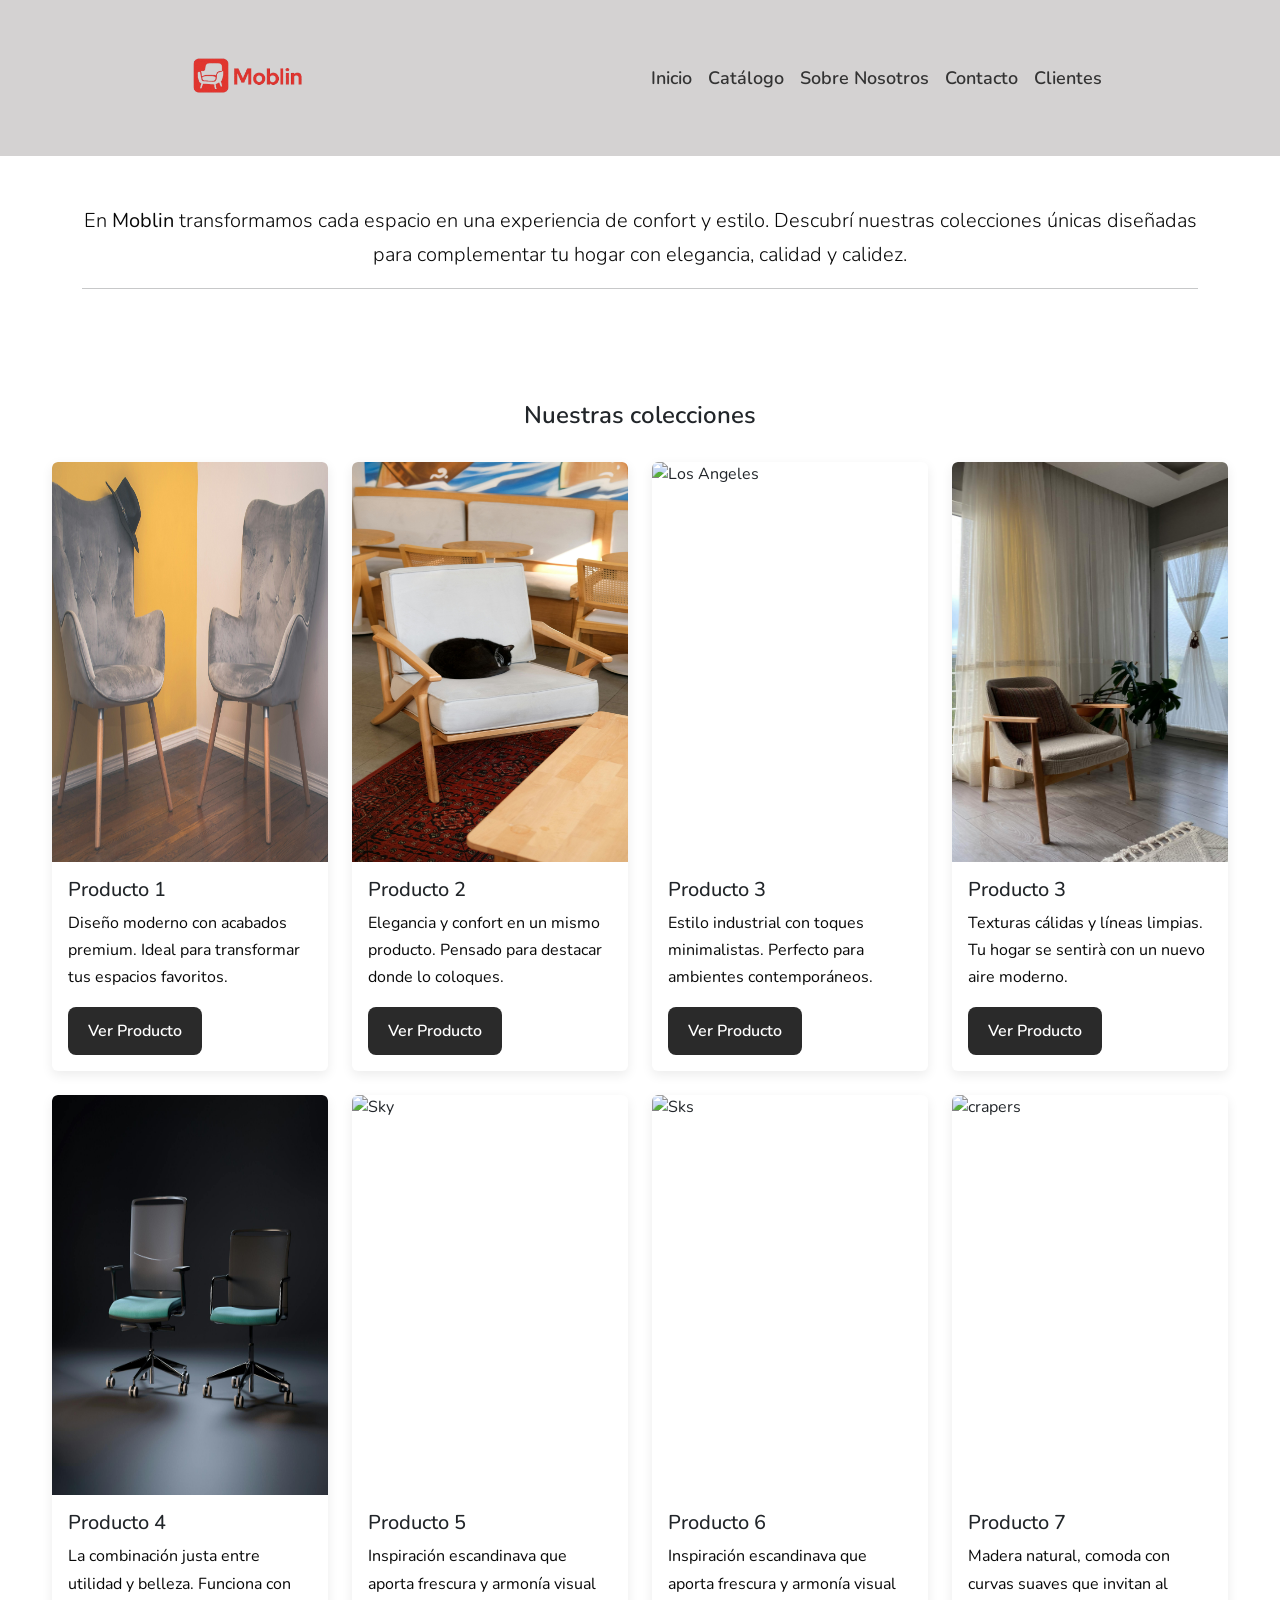
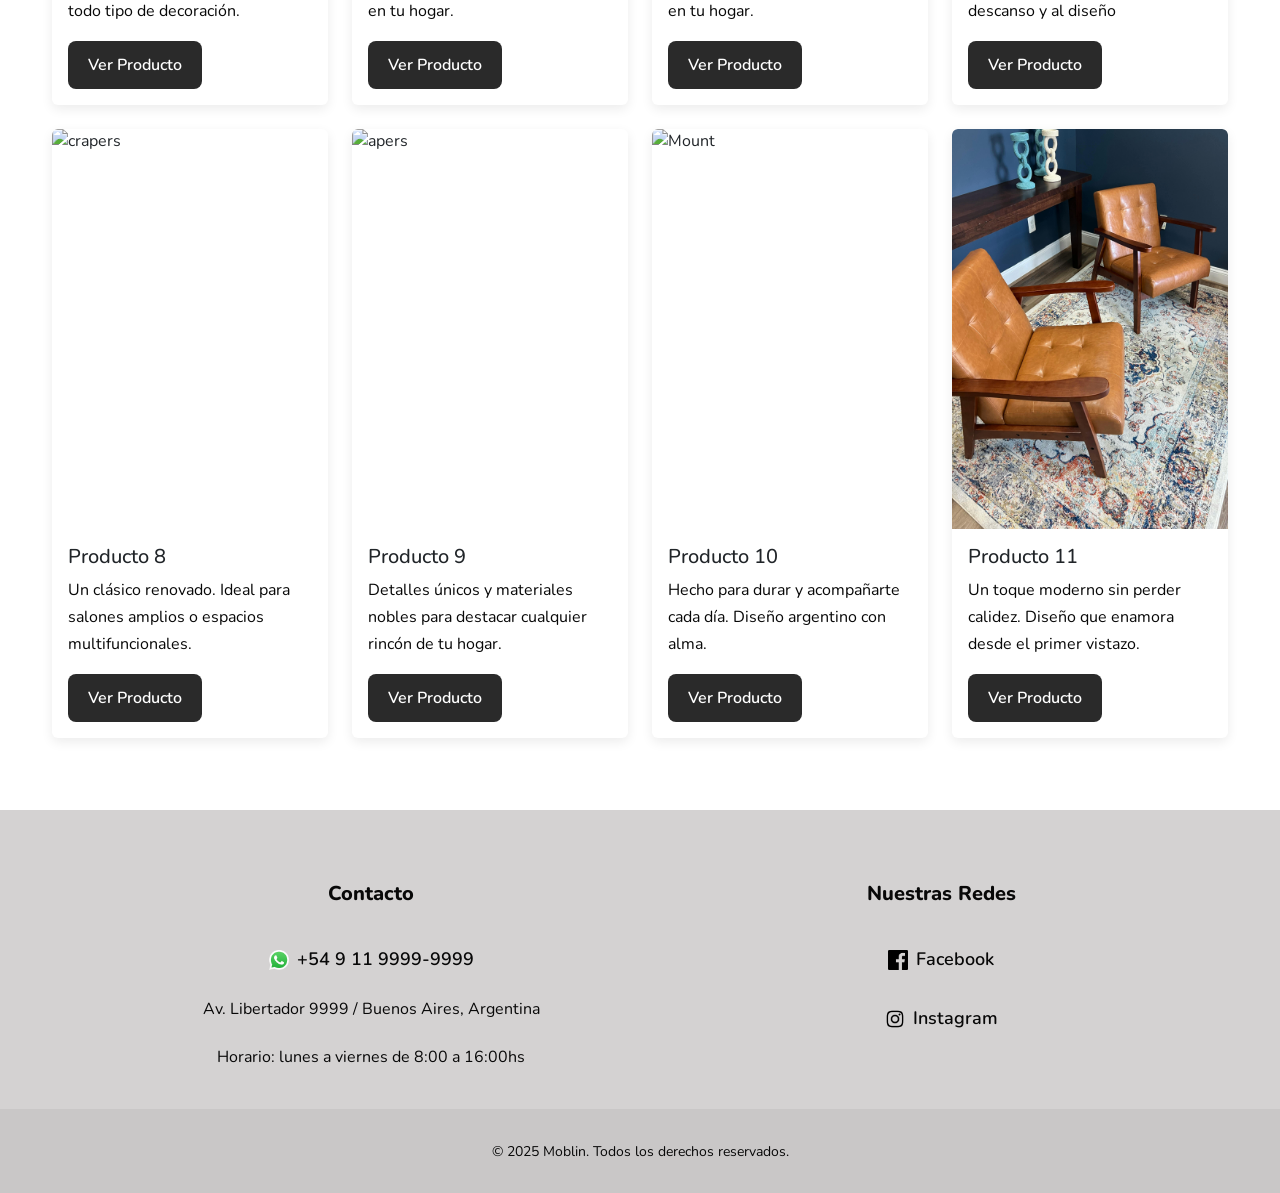
==== commit aea7a384: "se modifica imagenes y descripcion catalogo" ====
--- a/pages/catalogo.html
+++ b/pages/catalogo.html
@@ -48,33 +48,30 @@
       <div class="row row-cols-1 row-cols-md-4 g-4 m-2">
         <div class="col">
           <div class="card h-100">
-            <img src="../assets/img/modelo-1.jpg" class="card-img-top" alt="Hollywood Sign on The Hill" />
+            <img src="../assets/img/silla5.jpg" class="card-img-top" alt="Hollywood" />
             <div class="card-body">
               <h5 class="card-title">Producto 1</h5>
-              <p class="card-text">Lorem ipsum dolor sit amet consectetur adipisicing elit. Illo labore voluptates
-                debitis nisi molestias.</p>
-              <a href="#" class="custom-button">Ver Producto</a>
-            </div>
-          </div>
-        </div>
-        <div class="col">
-          <div class="card h-100">
-            <img src="../assets/img/modelo-1.jpg" class="card-img-top" alt="Palm Springs Road" />
+              <p class="card-text">Diseño moderno con acabados premium. Ideal para transformar tus espacios favoritos.</p>
+              <a href="#" class="custom-button">Ver Producto</a>
+            </div>
+          </div>
+        </div>
+        <div class="col">
+          <div class="card h-100">
+            <img src="../assets/img/modelo-12.jpg" class="card-img-top" alt="Palm" />
             <div class="card-body">
               <h5 class="card-title">Producto 2</h5>
-              <p class="card-text">Lorem ipsum dolor sit amet consectetur adipisicing elit. Illo labore voluptates
-                debitis nisi molestias.</p>
-              <a href="#" class="custom-button">Ver Producto</a>
-            </div>
-          </div>
-        </div>
-        <div class="col">
-          <div class="card h-100">
-            <img src="../assets/img/modelo-1.jpg" class="card-img-top" alt="Los Angeles Skyscrapers" />
+              <p class="card-text">Elegancia y confort en un mismo producto. Pensado para destacar donde lo coloques.</p>
+              <a href="#" class="custom-button">Ver Producto</a>
+            </div>
+          </div>
+        </div>
+        <div class="col">
+          <div class="card h-100">
+            <img src="../assets/img/modelo-13.jpg" class="card-img-top" alt="Los Angeles" />
             <div class="card-body">
               <h5 class="card-title">Producto 3</h5>
-              <p class="card-text">Lorem ipsum dolor sit amet consectetur adipisicing elit. Illo labore voluptates
-                debitis nisi molestias.</p>
+              <p class="card-text">Estilo industrial con toques minimalistas. Perfecto para ambientes contemporáneos.</p>
               <a href="#" class="custom-button">Ver Producto</a>
             </div>
           </div>
@@ -84,96 +81,87 @@
             <img src="../assets/img/modelo-1.jpg" class="card-img-top" alt="Skyscrapers" />
             <div class="card-body">
               <h5 class="card-title">Producto 3</h5>
-              <p class="card-text">Lorem ipsum dolor sit amet consectetur adipisicing elit. Illo labore voluptates
-                debitis nisi molestias.</p>
-              <a href="#" class="custom-button">Ver Producto</a>
-            </div>
-          </div>
-        </div>
-        <div class="col">
-          <div class="card h-100">
-            <img src="../assets/img/modelo-2.jpg" class="card-img-top" alt="Skyscrapers" />
+              <p class="card-text">Texturas cálidas y líneas limpias. Tu hogar se sentirà con un nuevo aire moderno.</p>
+              <a href="#" class="custom-button">Ver Producto</a>
+            </div>
+          </div>
+        </div>
+        <div class="col">
+          <div class="card h-100">
+            <img src="../assets/img/modelo-2.jpg" class="card-img-top" alt="Skyscraps" />
             <div class="card-body">
               <h5 class="card-title">Producto 4</h5>
-              <p class="card-text">Lorem ipsum dolor sit amet consectetur adipisicing elit. Illo labore voluptates
-                debitis nisi molestias.</p>
-              <a href="#" class="custom-button">Ver Producto</a>
-            </div>
-          </div>
-        </div>
-        <div class="col">
-          <div class="card h-100">
-            <img src="../assets/img/modelo-2.jpg" class="card-img-top" alt="Skyscrapers" />
+              <p class="card-text">La combinación justa entre utilidad y belleza. Funciona con todo tipo de decoración.</p>
+              <a href="#" class="custom-button">Ver Producto</a>
+            </div>
+          </div>
+        </div>
+        <div class="col">
+          <div class="card h-100">
+            <img src="../assets/img/modelo-6.jpg" class="card-img-top" alt="Sky" />
             <div class="card-body">
               <h5 class="card-title">Producto 5</h5>
-              <p class="card-text">Lorem ipsum dolor sit amet consectetur adipisicing elit. Illo labore voluptates
-                debitis nisi molestias.</p>
-              <a href="#" class="custom-button">Ver Producto</a>
-            </div>
-          </div>
-        </div>
-        <div class="col">
-          <div class="card h-100">
-            <img src="../assets/img/modelo-2.jpg" class="card-img-top" alt="Skyscrapers" />
+              <p class="card-text">Inspiración escandinava que aporta frescura y armonía visual en tu hogar.</p>
+              <a href="#" class="custom-button">Ver Producto</a>
+            </div>
+          </div>
+        </div>
+        <div class="col">
+          <div class="card h-100">
+            <img src="../assets/img/modelo-7.jpg" class="card-img-top" alt="Sks" />
             <div class="card-body">
               <h5 class="card-title">Producto 6</h5>
-              <p class="card-text">Lorem ipsum dolor sit amet consectetur adipisicing elit. Illo labore voluptates
-                debitis nisi molestias.</p>
-              <a href="#" class="custom-button">Ver Producto</a>
-            </div>
-          </div>
-        </div>
-        <div class="col">
-          <div class="card h-100">
-            <img src="../assets/img/modelo-2.jpg" class="card-img" alt="Skyscrapers" />
+              <p class="card-text">Inspiración escandinava que aporta frescura y armonía visual en tu hogar.</p>
+              <a href="#" class="custom-button">Ver Producto</a>
+            </div>
+          </div>
+        </div>
+        <div class="col">
+          <div class="card h-100">
+            <img src="../assets/img/modelo-8.jpg" class="card-img" alt="crapers" />
             <div class="card-body">
               <h5 class="card-title">Producto 7</h5>
-              <p class="card-text">Lorem ipsum dolor sit amet consectetur adipisicing elit. Illo labore voluptates
-                debitis nisi molestias.</p>
-              <a href="#" class="custom-button">Ver Producto</a>
-            </div>
-          </div>
-        </div>
-        <div class="col">
-          <div class="card h-100">
-            <img src="../assets/img/modelo-3.jpg" class="card-img-top" alt="Skyscrapers" />
+              <p class="card-text">Madera natural, comoda con curvas suaves que invitan al descanso y al diseño</p>
+              <a href="#" class="custom-button">Ver Producto</a>
+            </div>
+          </div>
+        </div>
+        <div class="col">
+          <div class="card h-100">
+            <img src="../assets/img/modelo-9.jpg" class="card-img-top" alt="crapers" />
             <div class="card-body">
               <h5 class="card-title">Producto 8</h5>
-              <p class="card-text">Lorem ipsum dolor sit amet consectetur adipisicing elit. Illo labore voluptates
-                debitis nisi molestias.</p>
-              <a href="#" class="custom-button">Ver Producto</a>
-            </div>
-          </div>
-        </div>
-        <div class="col">
-          <div class="card h-100">
-            <img src="../assets/img/modelo-3.jpg" class="card-img-top" alt="Skyscrapers" />
+              <p class="card-text">Un clásico renovado. Ideal para salones amplios o espacios multifuncionales.</p>
+              <a href="#" class="custom-button">Ver Producto</a>
+            </div>
+          </div>
+        </div>
+        <div class="col">
+          <div class="card h-100">
+            <img src="../assets/img/modelo-10.jpg" class="card-img-top" alt="apers" />
             <div class="card-body">
               <h5 class="card-title">Producto 9</h5>
-              <p class="card-text">Lorem ipsum dolor sit amet consectetur adipisicing elit. Illo labore voluptates
-                debitis nisi molestias.</p>
-              <a href="#" class="custom-button">Ver Producto</a>
-            </div>
-          </div>
-        </div>
-        <div class="col">
-          <div class="card h-100">
-            <img src="../assets/img/modelo-3.jpg" class="card-img-top" alt="Skyscrapers" />
+              <p class="card-text">Detalles únicos y materiales nobles para destacar cualquier rincón de tu hogar.</p>
+              <a href="#" class="custom-button ">Ver Producto</a>
+            </div>
+          </div>
+        </div>
+        <div class="col">
+          <div class="card h-100">
+            <img src="../assets/img/modelo-11.jpg" class="card-img-top" alt="Mount" />
             <div class="card-body">
               <h5 class="card-title">Producto 10</h5>
-              <p class="card-text">Lorem ipsum dolor sit amet consectetur adipisicing elit. Illo labore voluptates
-                debitis nisi molestias.</p>
-              <a href="#" class="custom-button">Ver Producto</a>
-            </div>
-          </div>
-        </div>
-        <div class="col">
-          <div class="card h-100">
-            <img src="../assets/img/modelo-3.jpg" class="card-img-top" alt="Skyscrapers" />
+              <p class="card-text">Hecho para durar y acompañarte cada día. Diseño argentino con alma.</p>
+              <a href="#" class="custom-button">Ver Producto</a>
+            </div>
+          </div>
+        </div>
+        <div class="col">
+          <div class="card h-100">
+            <img src="../assets/img/modelo-3.jpg" class="card-img-top" alt="Hest" />
             <div class="card-body">
               <h5 class="card-title">Producto 11</h5>
-              <p class="card-text">Lorem ipsum dolor sit amet consectetur adipisicing elit. Illo labore voluptates
-                debitis nisi molestias.</p>
+              <p class="card-text">Un toque moderno sin perder calidez. Diseño que enamora desde el primer vistazo.</p>
               <a href="#" class="button custom-button">Ver Producto</a>
             </div>
           </div>
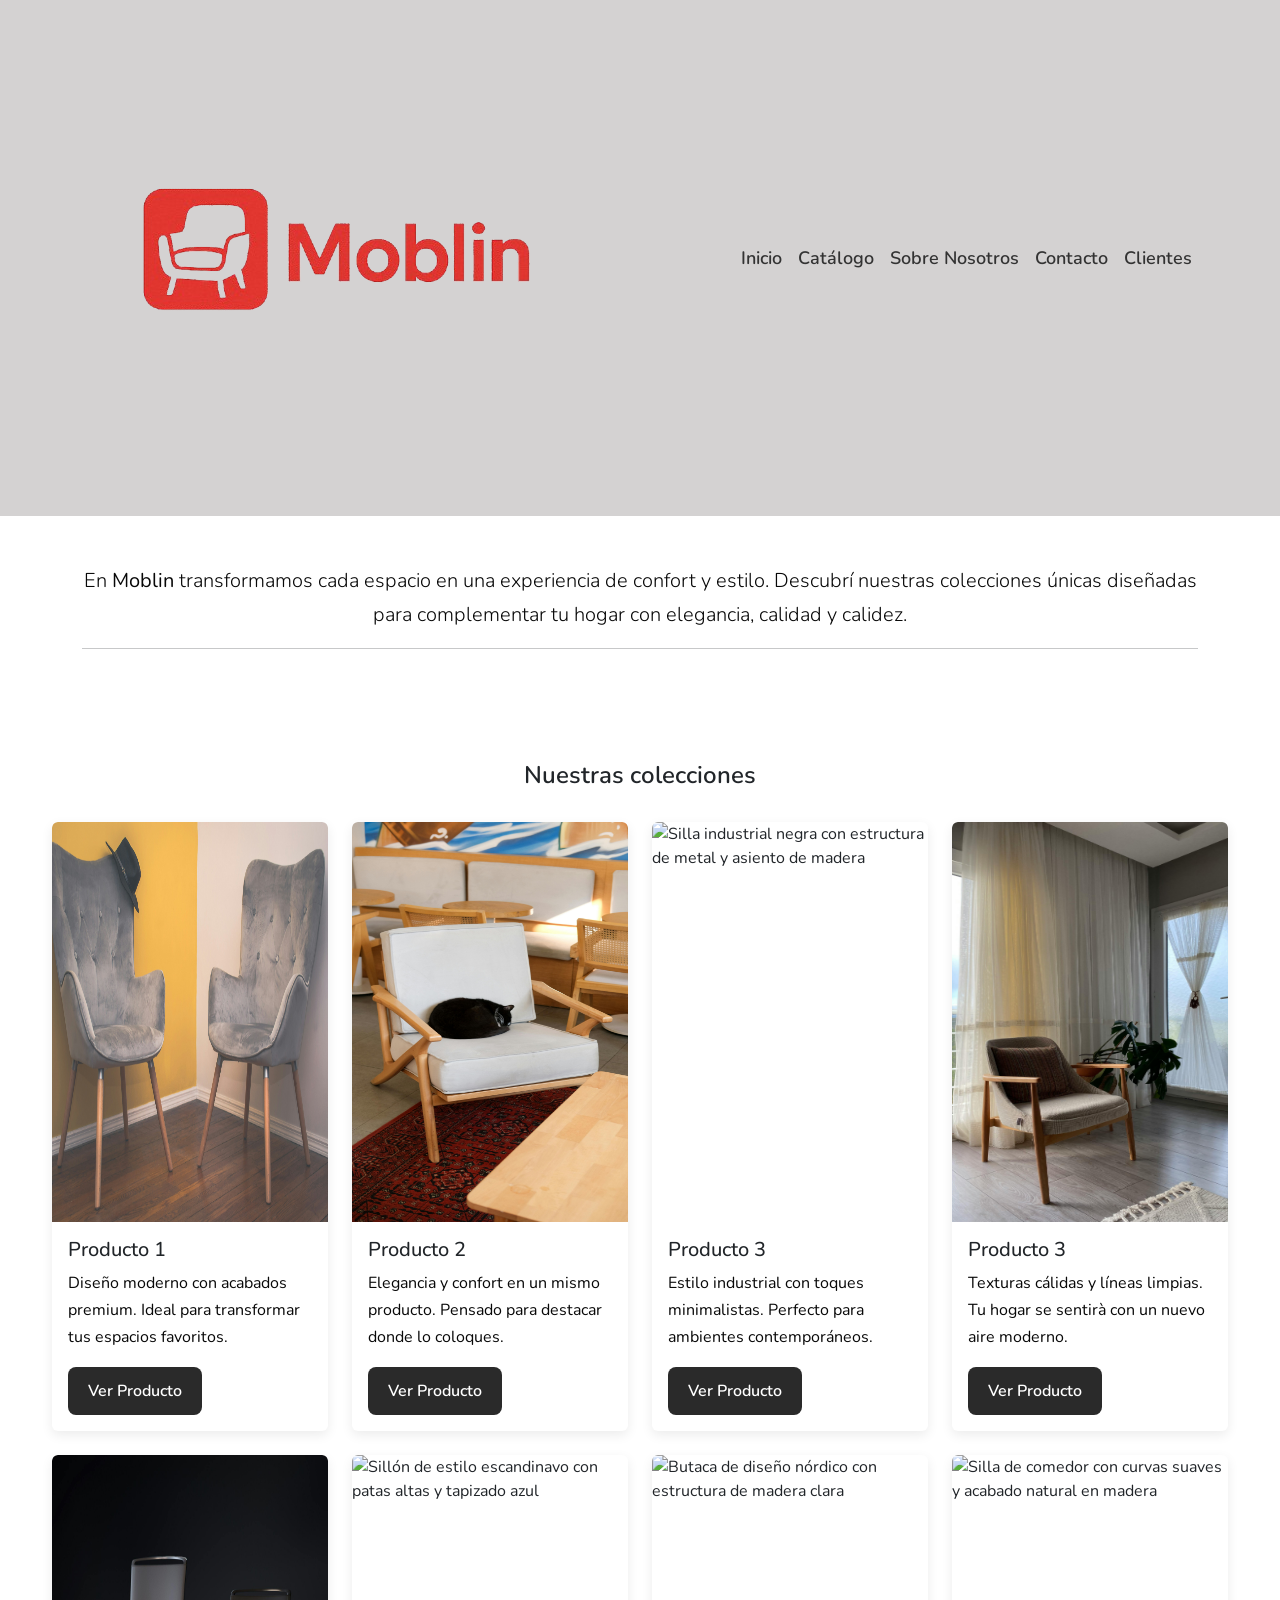
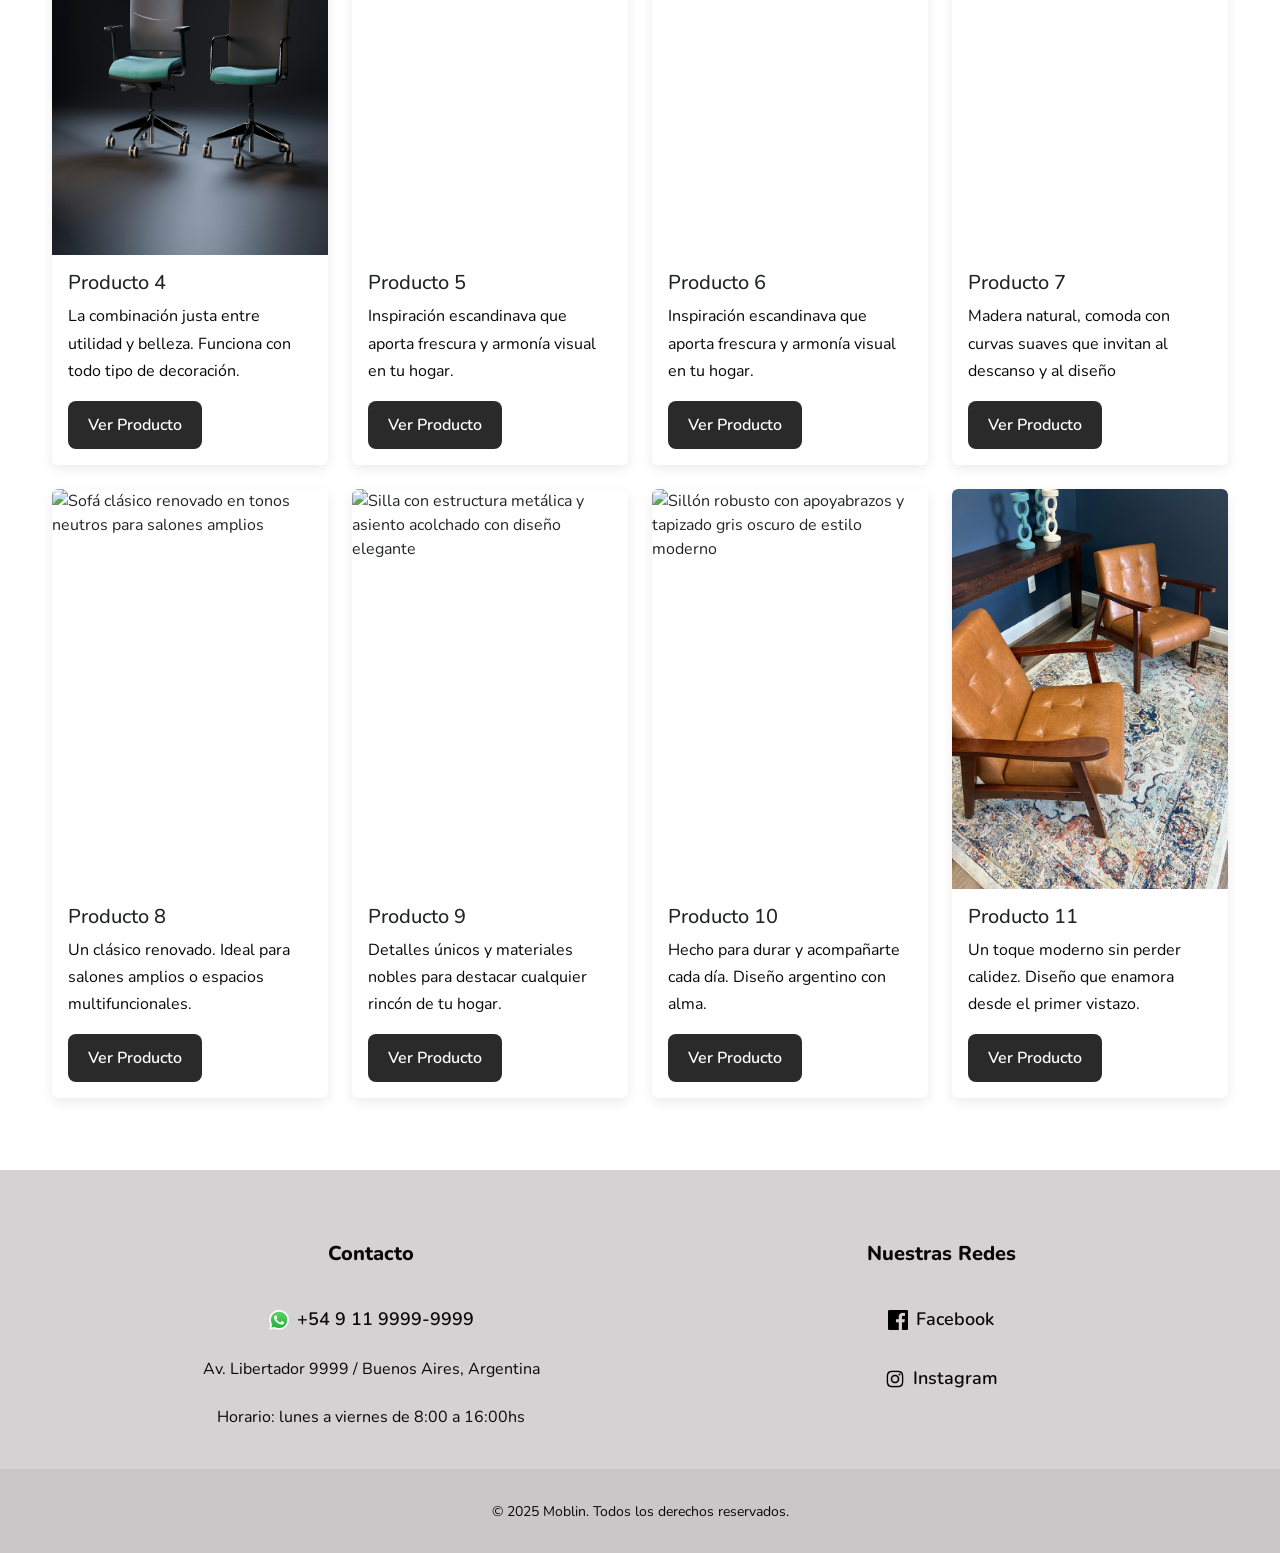
==== commit bed36ed8: "se agrega seo y accesibilidad" ====
--- a/pages/catalogo.html
+++ b/pages/catalogo.html
@@ -4,7 +4,10 @@
 <head>
   <meta charset="UTF-8" />
   <meta name="viewport" content="width=device-width, initial-scale=1.0" />
-  <title>Moblin - Diseño que se siente</title>
+  <meta name="description" content="Descubrí el catálogo de Moblin, muebles modernos, funcionales y de diseño. Sillas, sillones y más para tu hogar.">
+  <meta name="keywords" content="catálogo de muebles, sillas modernas, mobiliario para el hogar, diseño escandinavo, muebles Moblin, muebles de diseño, muebles de sala">
+  <link rel="icon" href="assets/icon/favicon.ico" type="image/x-icon">
+  <title>Moblin | Catálogo de Muebles</title>
   <!-- BOOTSTRAP -->
   <link href="https://cdn.jsdelivr.net/npm/bootstrap@5.3.7/dist/css/bootstrap.min.css" rel="stylesheet"
     integrity="sha384-LN+7fdVzj6u52u30Kp6M/trliBMCMKTyK833zpbD+pXdCLuTusPj697FH4R/5mcr" crossorigin="anonymous">
@@ -18,11 +21,11 @@
     <nav class="navbar navbar-expand-md">
       <div class="container-fluid navbar-menu">
         <button type="button" class="navbar-toggler" data-bs-toggle="collapse" data-bs-target="#menu">
-          <img class="menu" src="../assets/icon/menu.png" alt="menu-hamburguesa">
+          <img class="menu" src="../assets/icon/menu.png" alt="Ícono de menú desplegable para navegación móvil">
         </button>
         <div id="menu" class="collapse navbar-collapse justify-content-around">
           <a class="#" href="index.html">
-            <img src="../assets/icon/logo.png " alt="Logo" class="logo"></img>
+            <img src="../assets/icon/logo.png " alt="Ícono de WhatsApp, contacto directo con Moblin" class="Logo de Moblin, diseño y confort en mobiliario"></img>
           </a>
           <ul class="navbar-nav gap-3">
             <li class="nav-item"><a href="../index.html">Inicio</a></li>
@@ -48,7 +51,7 @@
       <div class="row row-cols-1 row-cols-md-4 g-4 m-2">
         <div class="col">
           <div class="card h-100">
-            <img src="../assets/img/silla5.jpg" class="card-img-top" alt="Hollywood" />
+            <img src="../assets/img/silla5.jpg" class="card-img-top" alt="Silla tapizada gris oscuro con patas de madera clara en un ambiente minimalista" />
             <div class="card-body">
               <h5 class="card-title">Producto 1</h5>
               <p class="card-text">Diseño moderno con acabados premium. Ideal para transformar tus espacios favoritos.</p>
@@ -58,7 +61,7 @@
         </div>
         <div class="col">
           <div class="card h-100">
-            <img src="../assets/img/modelo-12.jpg" class="card-img-top" alt="Palm" />
+            <img src="../assets/img/modelo-12.jpg" class="card-img-top" alt="Sillón moderno de tela blanca con diseño escandinavo" />
             <div class="card-body">
               <h5 class="card-title">Producto 2</h5>
               <p class="card-text">Elegancia y confort en un mismo producto. Pensado para destacar donde lo coloques.</p>
@@ -68,7 +71,7 @@
         </div>
         <div class="col">
           <div class="card h-100">
-            <img src="../assets/img/modelo-13.jpg" class="card-img-top" alt="Los Angeles" />
+            <img src="../assets/img/modelo-13.jpg" class="card-img-top" alt="Silla industrial negra con estructura de metal y asiento de madera" />
             <div class="card-body">
               <h5 class="card-title">Producto 3</h5>
               <p class="card-text">Estilo industrial con toques minimalistas. Perfecto para ambientes contemporáneos.</p>
@@ -78,7 +81,7 @@
         </div>
         <div class="col">
           <div class="card h-100">
-            <img src="../assets/img/modelo-1.jpg" class="card-img-top" alt="Skyscrapers" />
+            <img src="../assets/img/modelo-1.jpg" class="card-img-top" alt="Silla contemporánea en tono beige con respaldo curvo y base metálica" />
             <div class="card-body">
               <h5 class="card-title">Producto 3</h5>
               <p class="card-text">Texturas cálidas y líneas limpias. Tu hogar se sentirà con un nuevo aire moderno.</p>
@@ -88,7 +91,7 @@
         </div>
         <div class="col">
           <div class="card h-100">
-            <img src="../assets/img/modelo-2.jpg" class="card-img-top" alt="Skyscraps" />
+            <img src="../assets/img/modelo-2.jpg" class="card-img-top" alt="Banqueta de diseño moderno en cuero marrón y base de madera" />
             <div class="card-body">
               <h5 class="card-title">Producto 4</h5>
               <p class="card-text">La combinación justa entre utilidad y belleza. Funciona con todo tipo de decoración.</p>
@@ -98,7 +101,7 @@
         </div>
         <div class="col">
           <div class="card h-100">
-            <img src="../assets/img/modelo-6.jpg" class="card-img-top" alt="Sky" />
+            <img src="../assets/img/modelo-6.jpg" class="card-img-top" alt="Sillón de estilo escandinavo con patas altas y tapizado azul" />
             <div class="card-body">
               <h5 class="card-title">Producto 5</h5>
               <p class="card-text">Inspiración escandinava que aporta frescura y armonía visual en tu hogar.</p>
@@ -108,7 +111,7 @@
         </div>
         <div class="col">
           <div class="card h-100">
-            <img src="../assets/img/modelo-7.jpg" class="card-img-top" alt="Sks" />
+            <img src="../assets/img/modelo-7.jpg" class="card-img-top" alt="Butaca de diseño nórdico con estructura de madera clara" />
             <div class="card-body">
               <h5 class="card-title">Producto 6</h5>
               <p class="card-text">Inspiración escandinava que aporta frescura y armonía visual en tu hogar.</p>
@@ -118,7 +121,7 @@
         </div>
         <div class="col">
           <div class="card h-100">
-            <img src="../assets/img/modelo-8.jpg" class="card-img" alt="crapers" />
+            <img src="../assets/img/modelo-8.jpg" class="card-img" alt="Silla de comedor con curvas suaves y acabado natural en madera" />
             <div class="card-body">
               <h5 class="card-title">Producto 7</h5>
               <p class="card-text">Madera natural, comoda con curvas suaves que invitan al descanso y al diseño</p>
@@ -128,7 +131,7 @@
         </div>
         <div class="col">
           <div class="card h-100">
-            <img src="../assets/img/modelo-9.jpg" class="card-img-top" alt="crapers" />
+            <img src="../assets/img/modelo-9.jpg" class="card-img-top" alt="Sofá clásico renovado en tonos neutros para salones amplios" />
             <div class="card-body">
               <h5 class="card-title">Producto 8</h5>
               <p class="card-text">Un clásico renovado. Ideal para salones amplios o espacios multifuncionales.</p>
@@ -138,7 +141,7 @@
         </div>
         <div class="col">
           <div class="card h-100">
-            <img src="../assets/img/modelo-10.jpg" class="card-img-top" alt="apers" />
+            <img src="../assets/img/modelo-10.jpg" class="card-img-top" alt="Silla con estructura metálica y asiento acolchado con diseño elegante" />
             <div class="card-body">
               <h5 class="card-title">Producto 9</h5>
               <p class="card-text">Detalles únicos y materiales nobles para destacar cualquier rincón de tu hogar.</p>
@@ -148,7 +151,7 @@
         </div>
         <div class="col">
           <div class="card h-100">
-            <img src="../assets/img/modelo-11.jpg" class="card-img-top" alt="Mount" />
+            <img src="../assets/img/modelo-11.jpg" class="card-img-top" alt="Sillón robusto con apoyabrazos y tapizado gris oscuro de estilo moderno" />
             <div class="card-body">
               <h5 class="card-title">Producto 10</h5>
               <p class="card-text">Hecho para durar y acompañarte cada día. Diseño argentino con alma.</p>
@@ -158,7 +161,7 @@
         </div>
         <div class="col">
           <div class="card h-100">
-            <img src="../assets/img/modelo-3.jpg" class="card-img-top" alt="Hest" />
+            <img src="../assets/img/modelo-3.jpg" class="card-img-top" alt="Silla moderna con respaldo de madera curvo y asiento tapizado" />
             <div class="card-body">
               <h5 class="card-title">Producto 11</h5>
               <p class="card-text">Un toque moderno sin perder calidez. Diseño que enamora desde el primer vistazo.</p>
@@ -180,7 +183,7 @@
             <h5>Contacto</h5>
             <li>
               <a href="#" class="d-flex align-items-center">
-                <img src="../assets/icon/whatsapp-icon.png" alt="whatsapp" class="me-2" width="20" height="20">
+                <img src="../assets/icon/whatsapp-icon.png" alt="Ícono de WhatsApp, contacto directo con Moblin" class="me-2" width="20" height="20">
                 <span>+54 9 11 9999-9999</span>
               </a>
             </li>
@@ -195,13 +198,13 @@
             <h5>Nuestras Redes</h5>
             <li>
               <a href="https://www.facebook.com/" target="_blank" class="d-flex align-items-center mb-2">
-                <img src="../assets/icon/facebook.png" alt="Facebook" class="me-2" width="20" height="20">
+                <img src="../assets/icon/facebook.png" alt="Ícono de Facebook, enlace al perfil oficial de Moblin" class="me-2" width="20" height="20">
                 <span>Facebook</span>
               </a>
             </li>
             <li>
               <a href="https://www.instagram.com/" target="_blank" class="d-flex align-items-center">
-                <img src="../assets/icon/instagram.png" alt="Instagram" class="me-2" width="20" height="20">
+                <img src="../assets/icon/instagram.png" alt="Ícono de Instagram, enlace al perfil oficial de Moblin" class="me-2" width="20" height="20">
                 <span>Instagram</span>
               </a>
             </li>
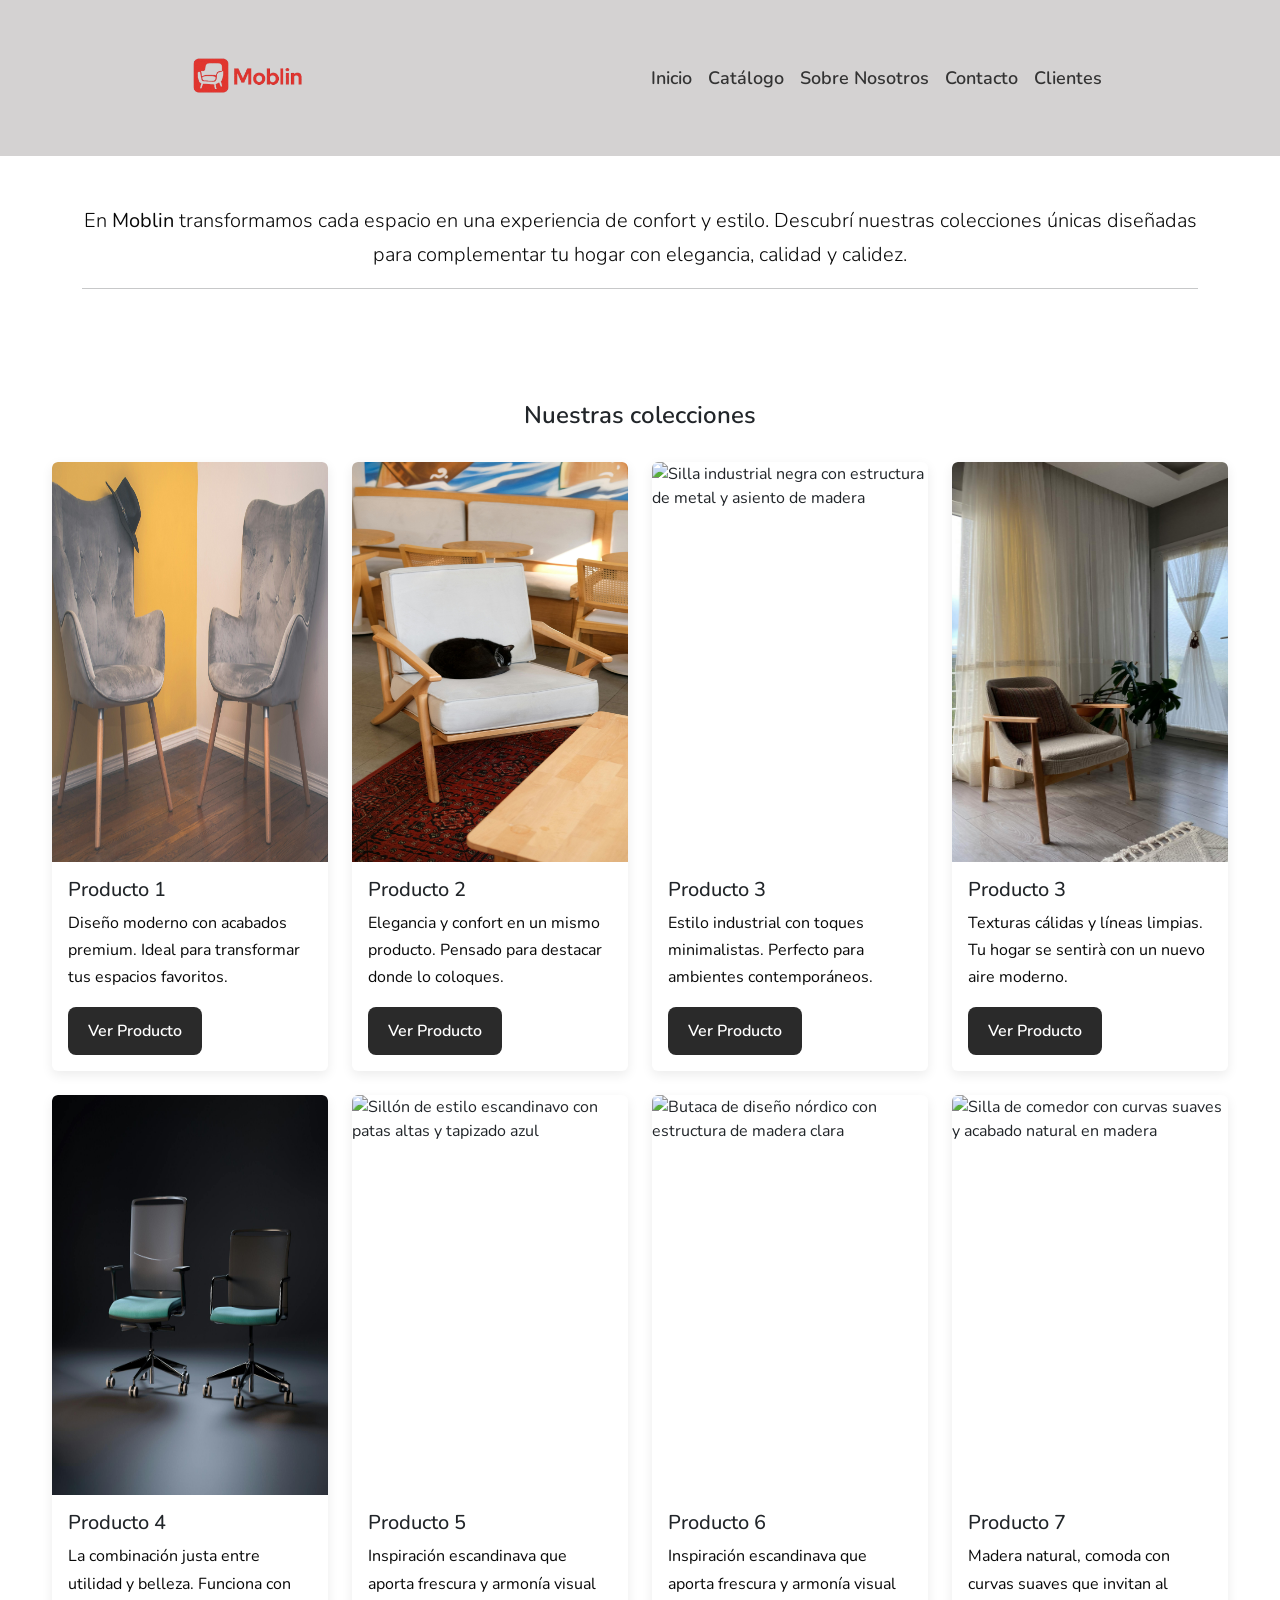
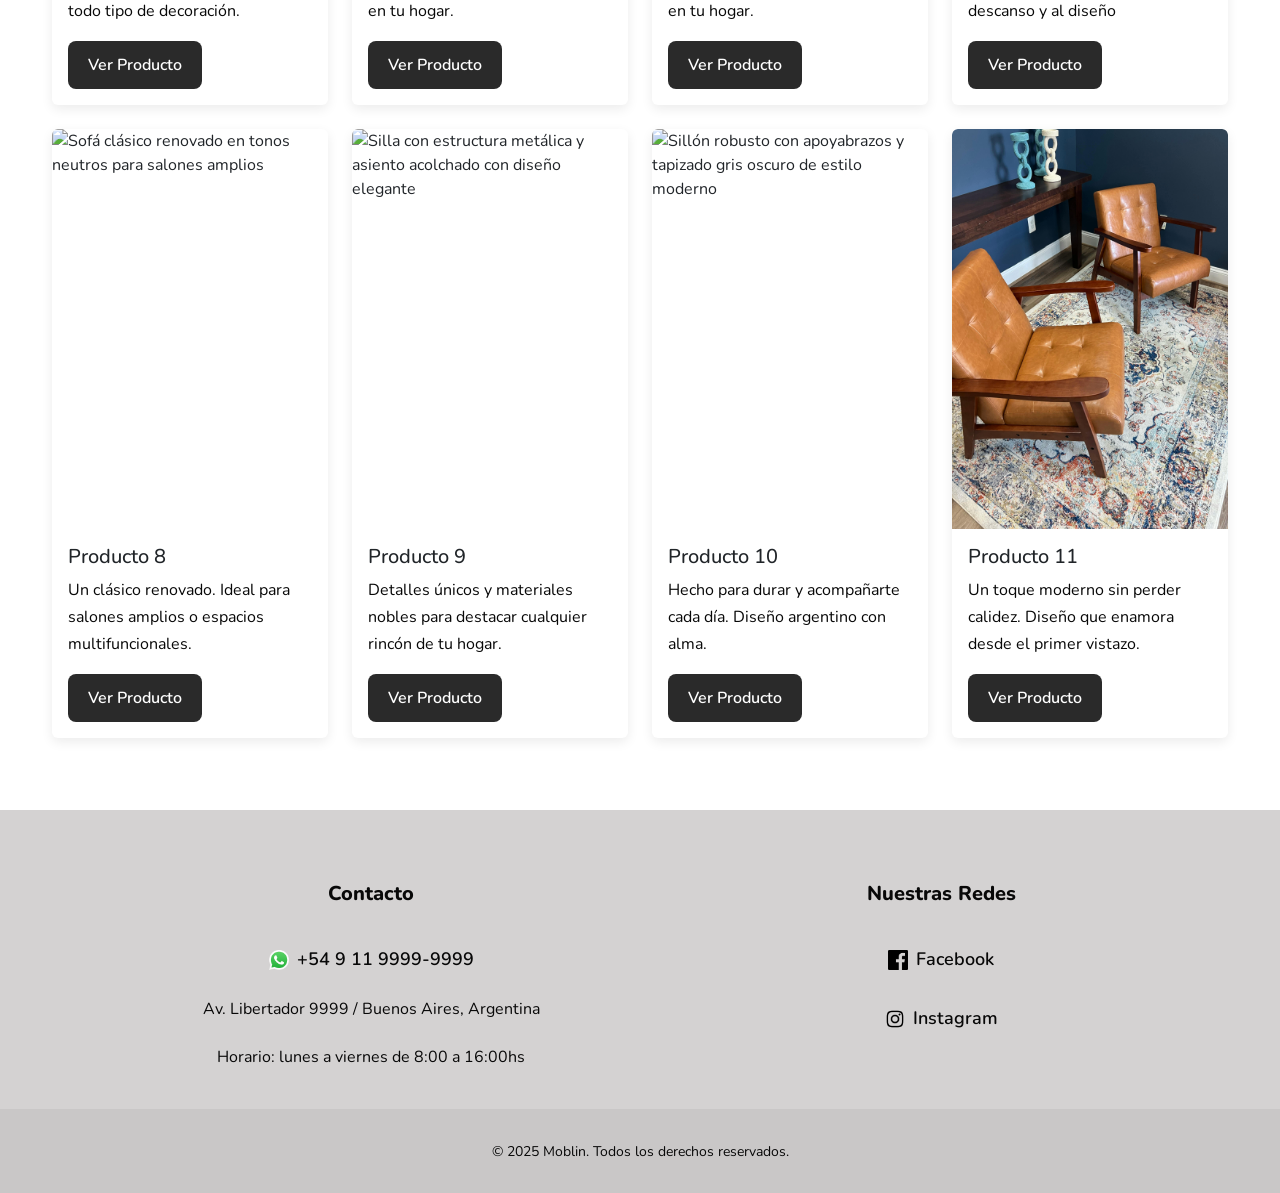
==== commit 0cb26f6a: "correcciones de mixins" ====
--- a/pages/catalogo.html
+++ b/pages/catalogo.html
@@ -25,7 +25,7 @@
         </button>
         <div id="menu" class="collapse navbar-collapse justify-content-around">
           <a class="#" href="index.html">
-            <img src="../assets/icon/logo.png " alt="Ícono de WhatsApp, contacto directo con Moblin" class="Logo de Moblin, diseño y confort en mobiliario"></img>
+            <img src="../assets/icon/logo.png " alt="Logo de Moblin, diseño y confort en mobiliario" class="logo"></img>
           </a>
           <ul class="navbar-nav gap-3">
             <li class="nav-item"><a href="../index.html">Inicio</a></li>
@@ -38,6 +38,7 @@
       </div>
     </nav>
   </header>
+  
   <main>
 <section class="descripcion-principal text-center container my-5">
   <p class="lead">
